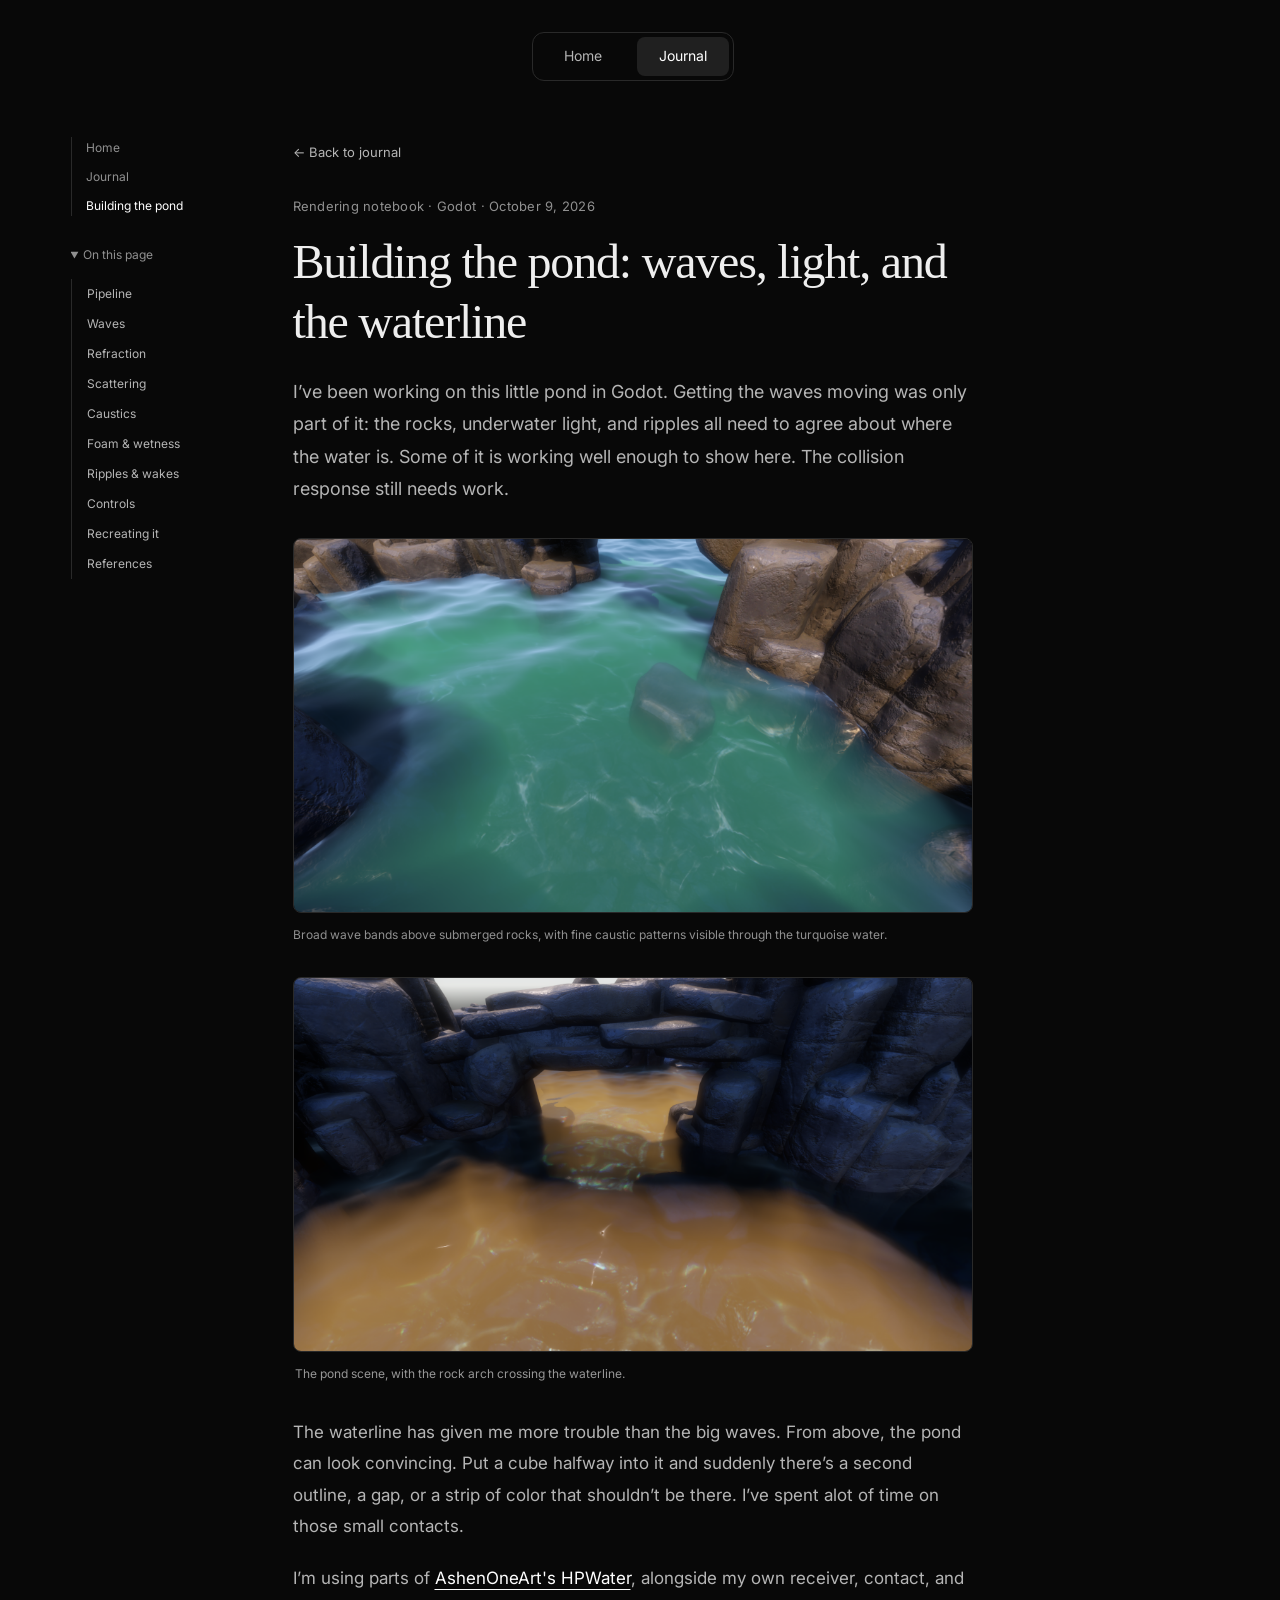
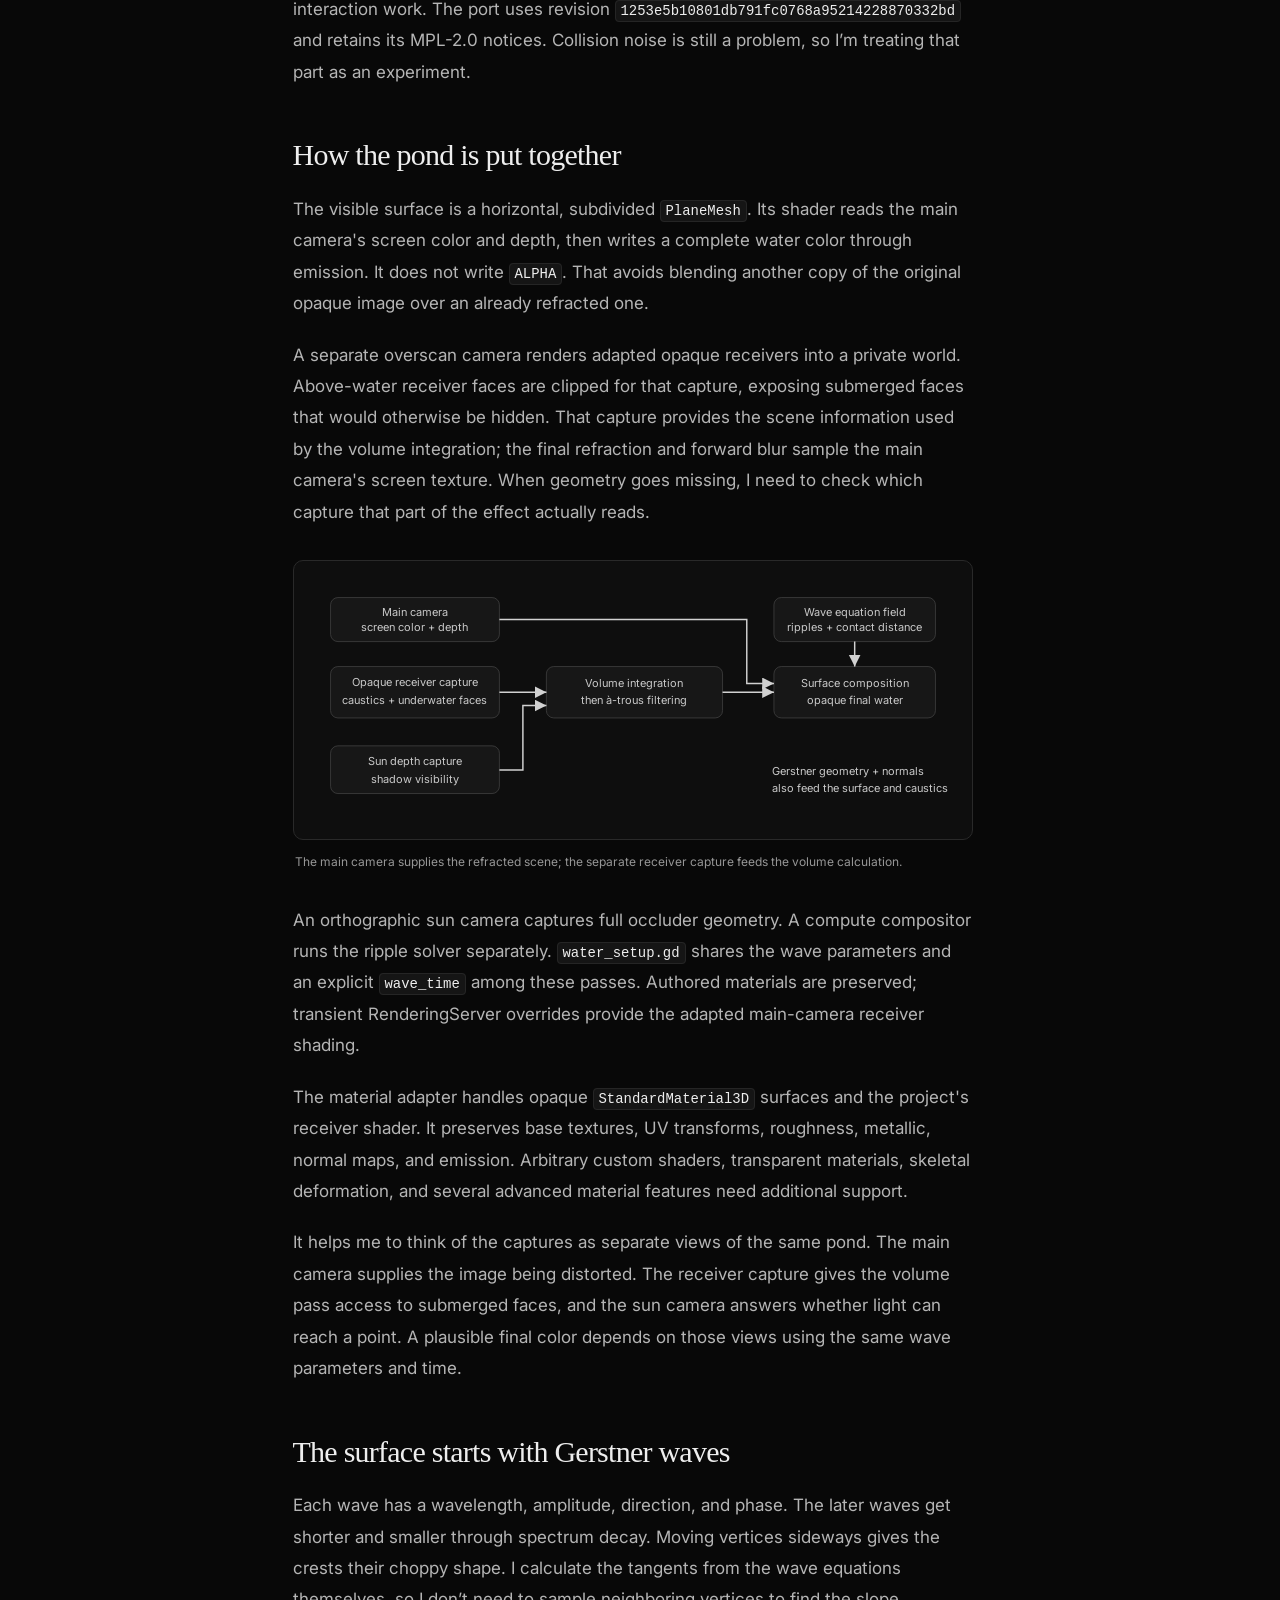
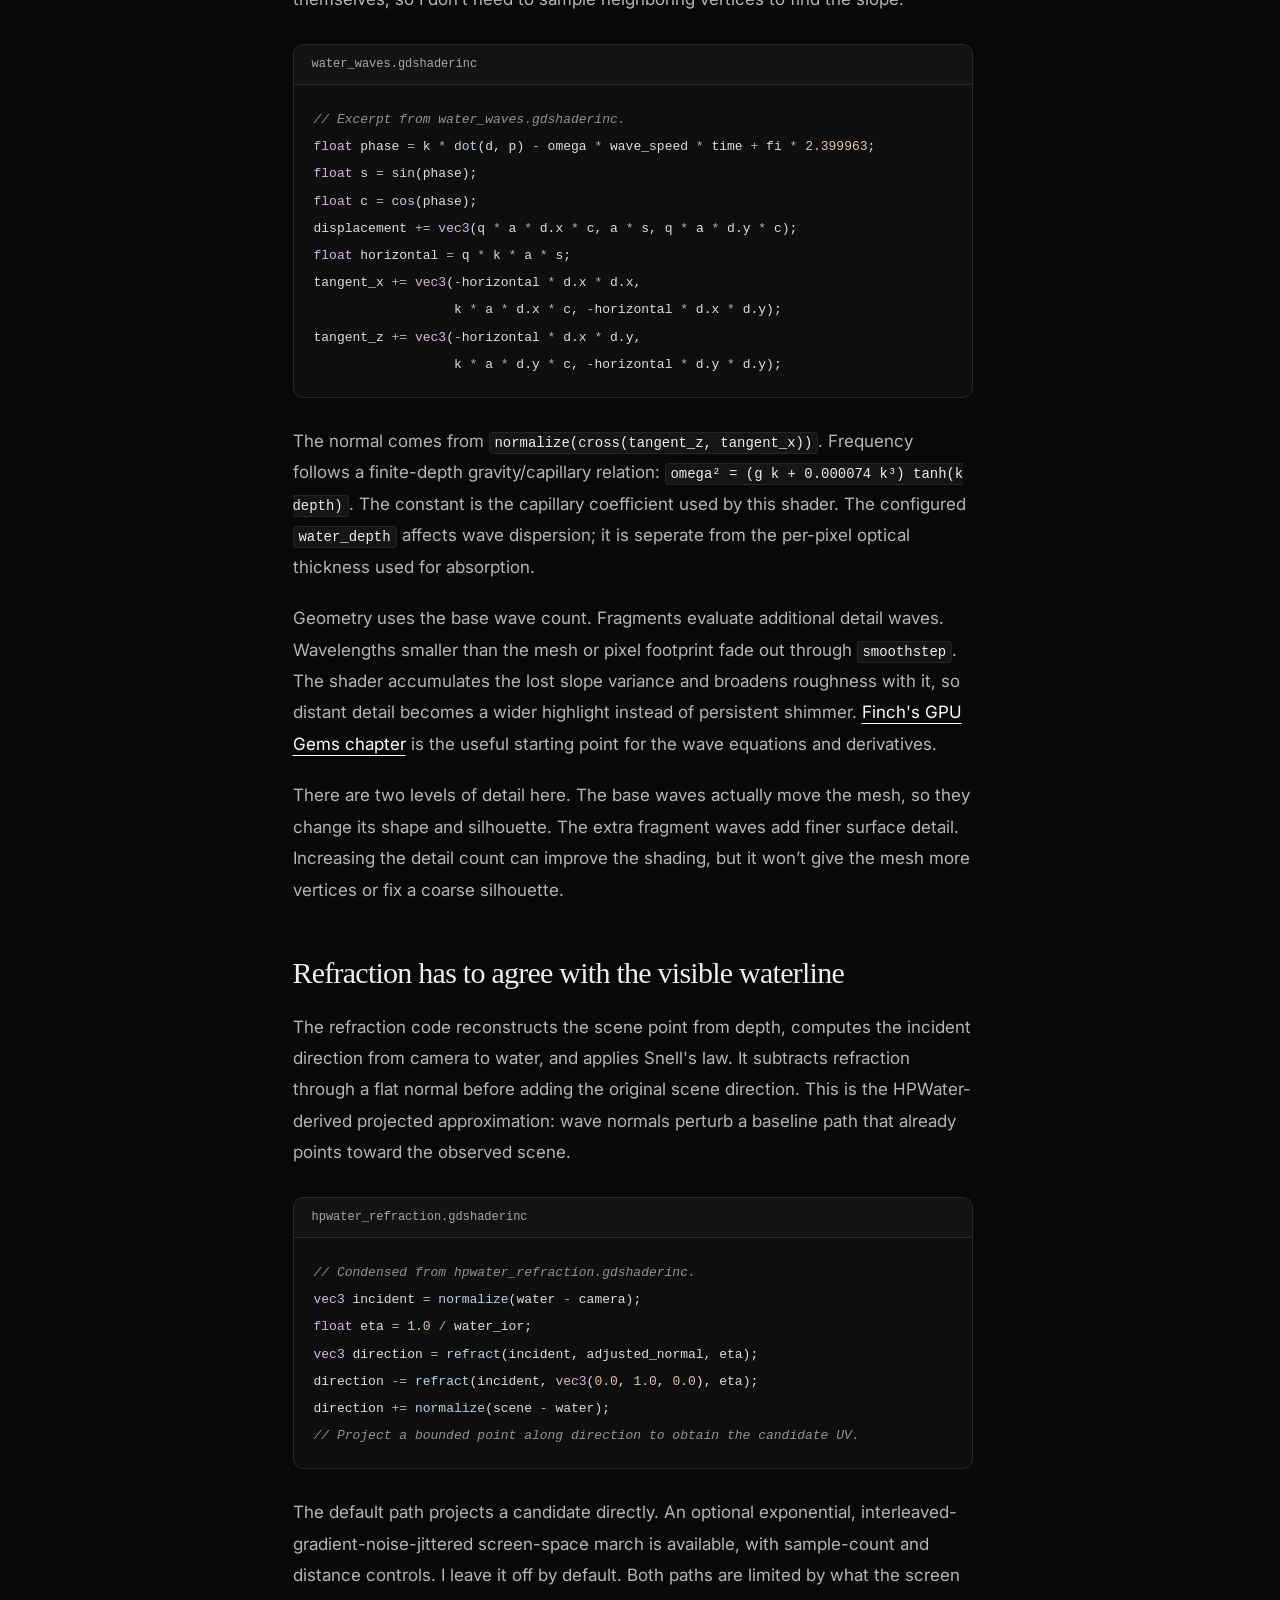
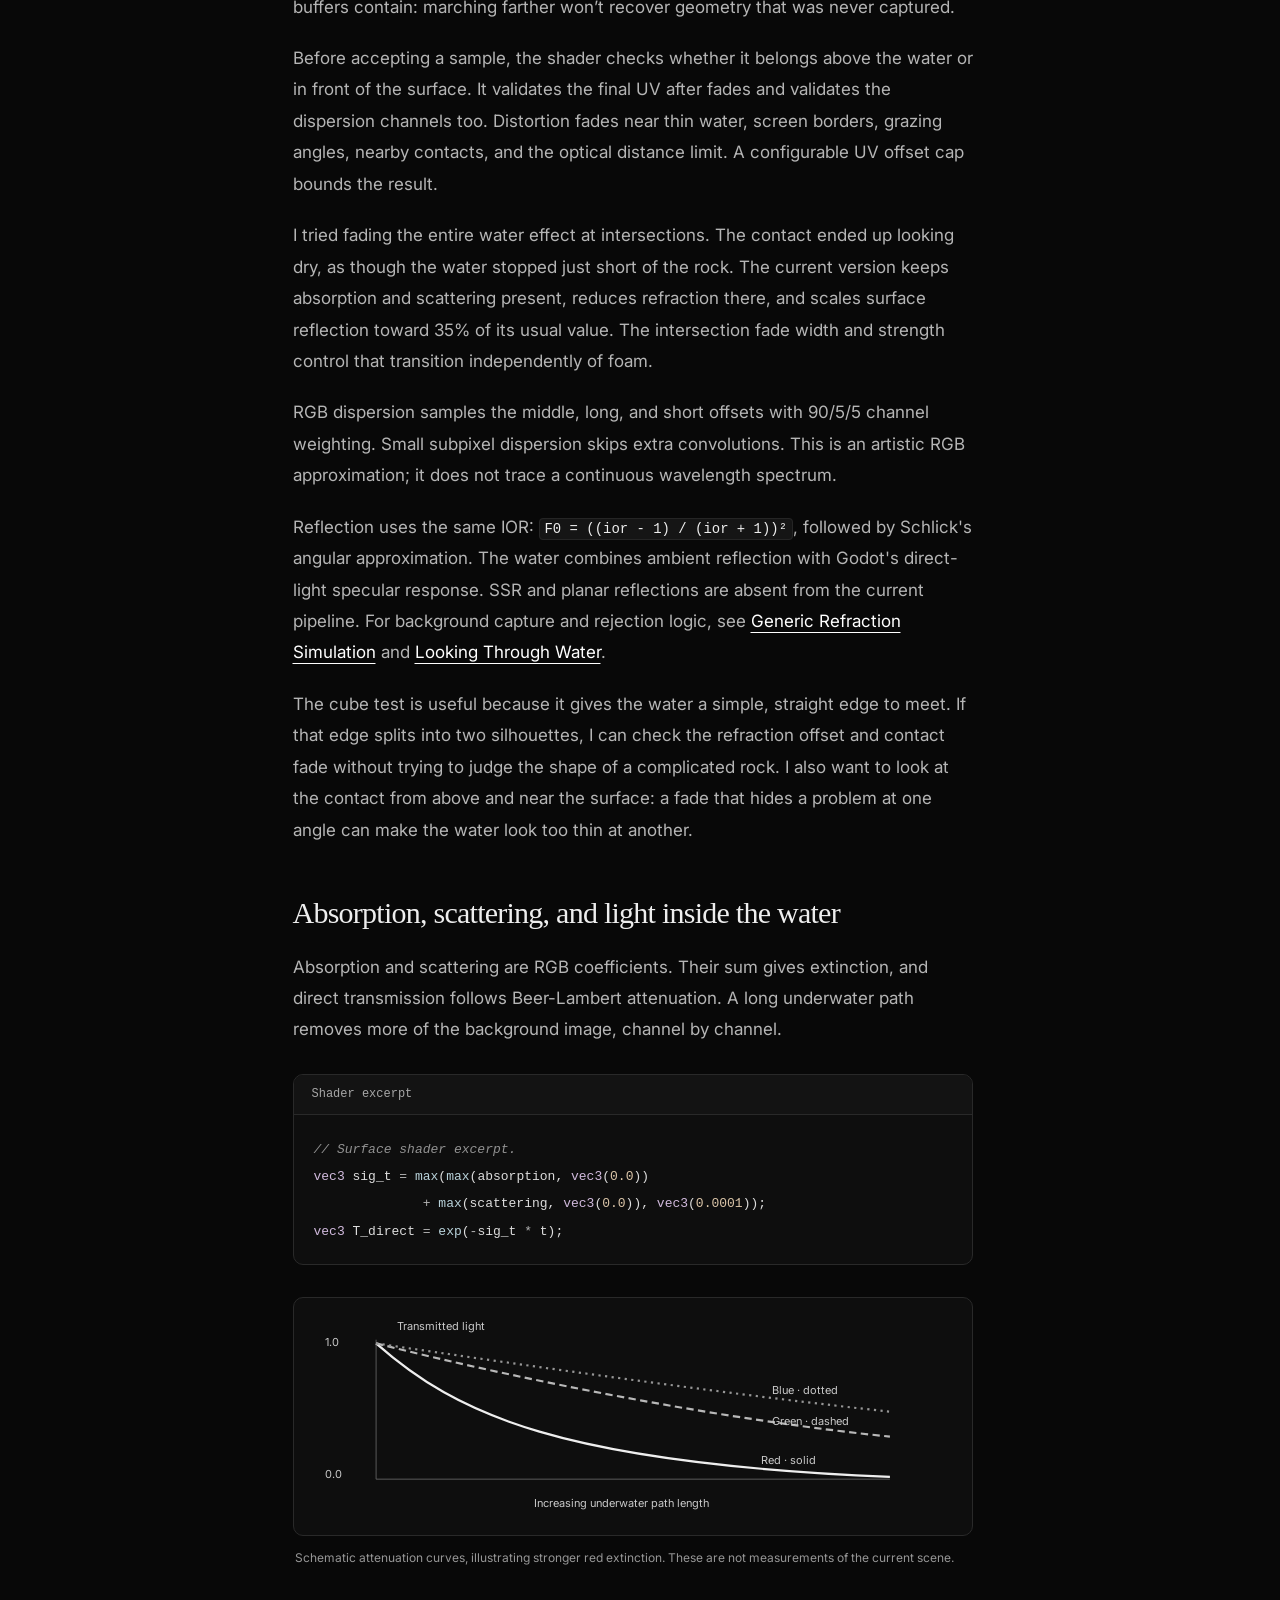
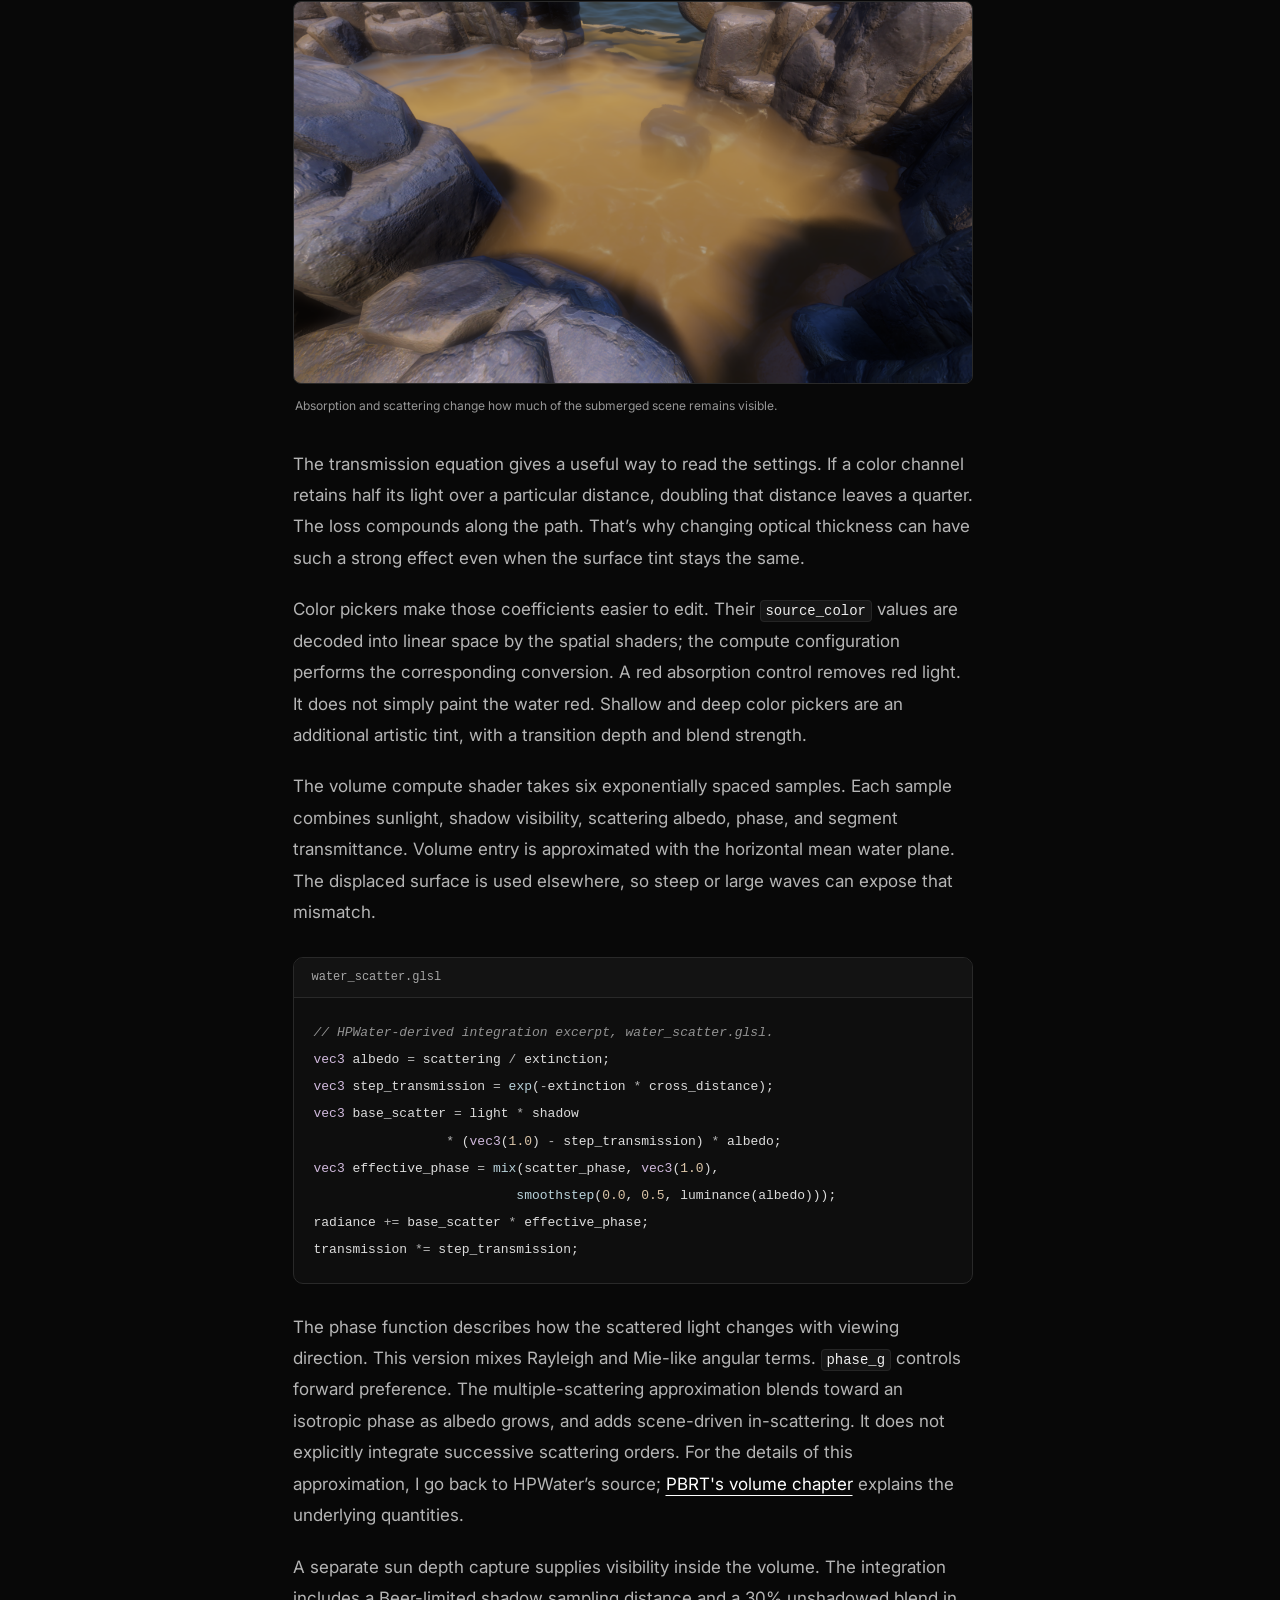
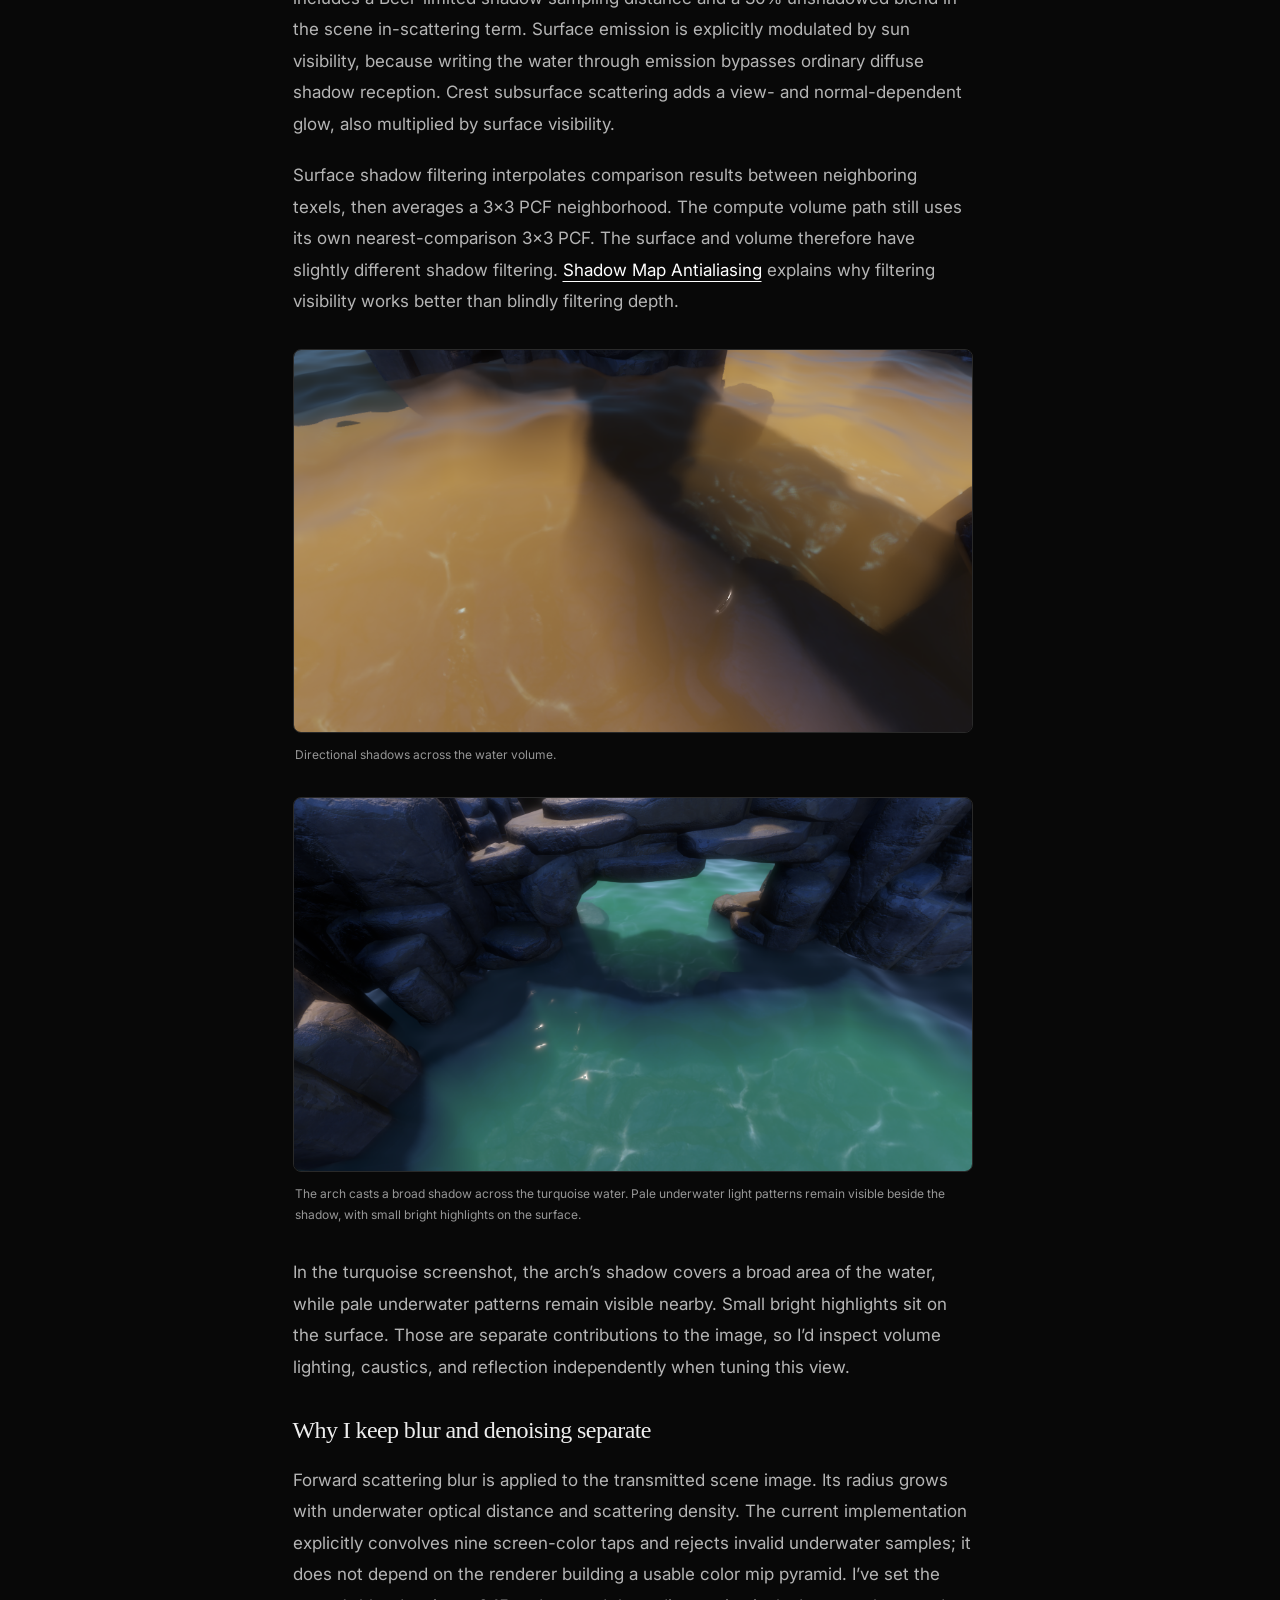
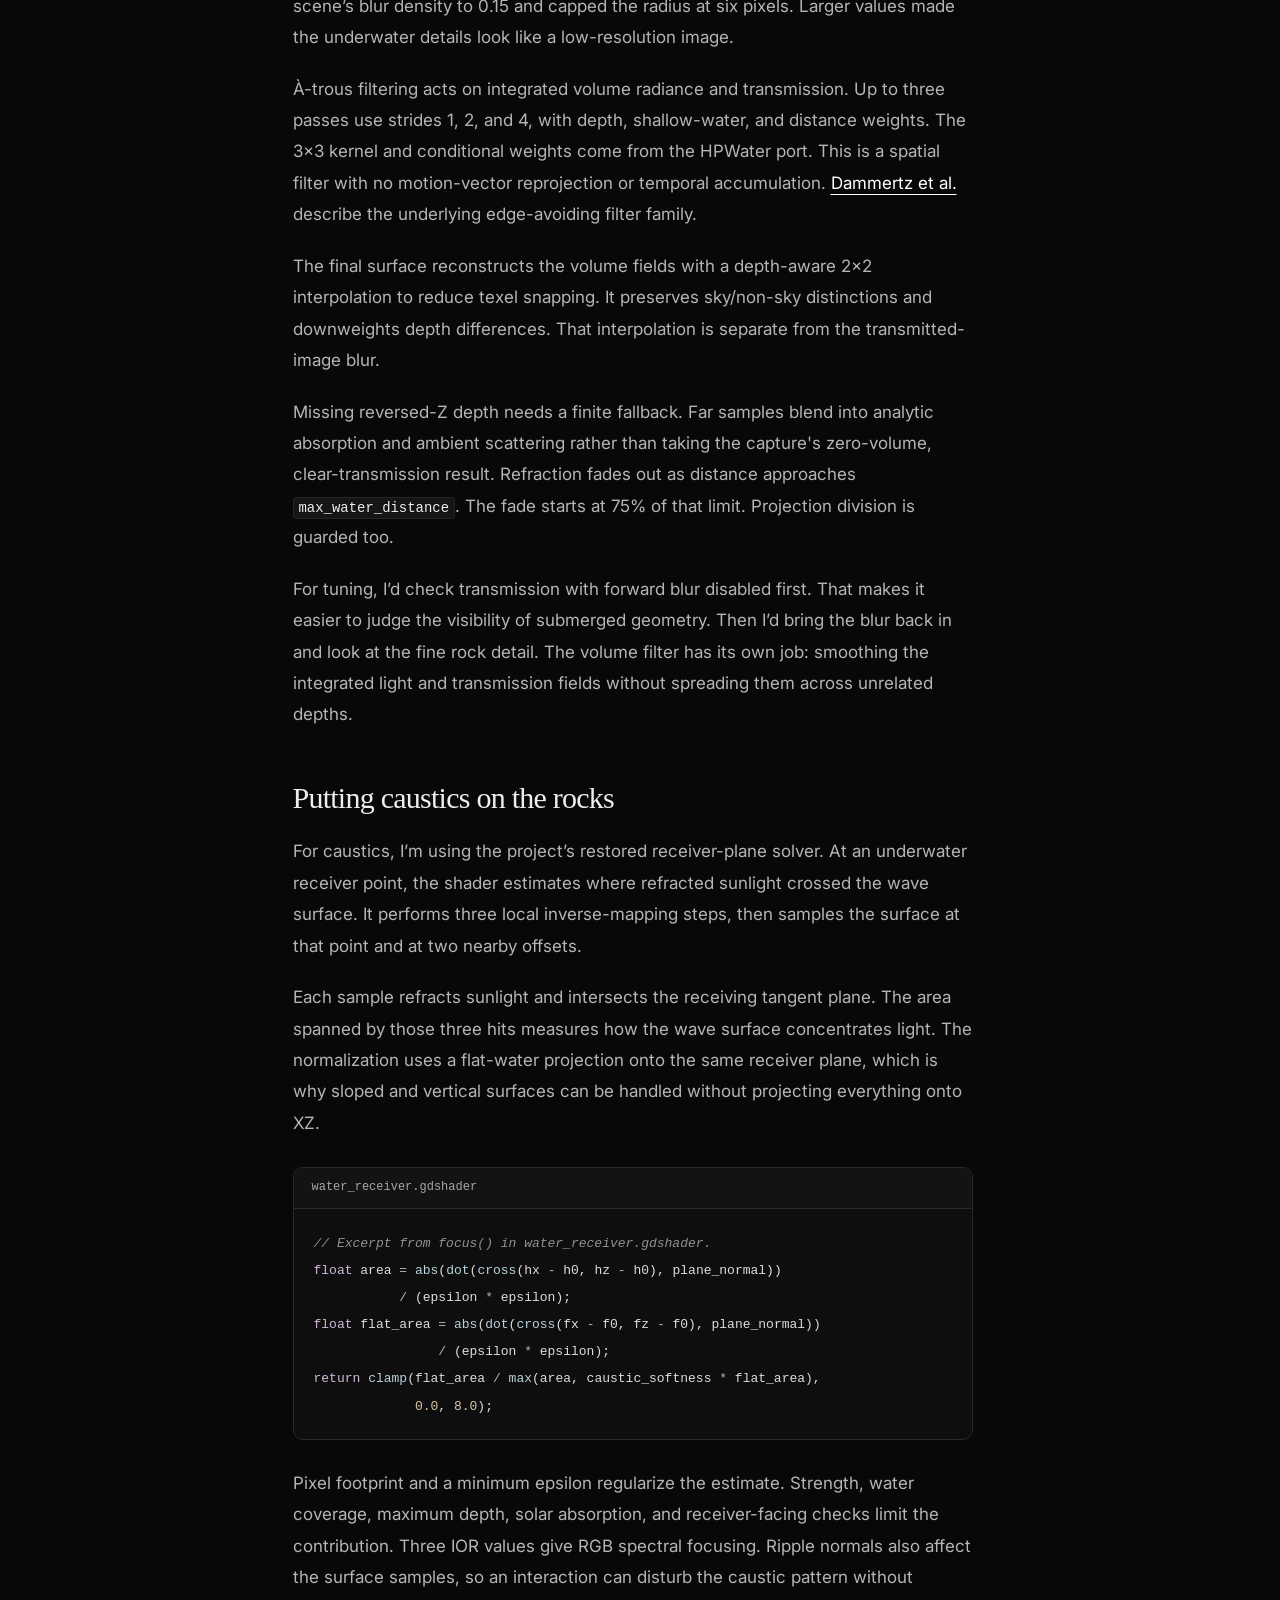
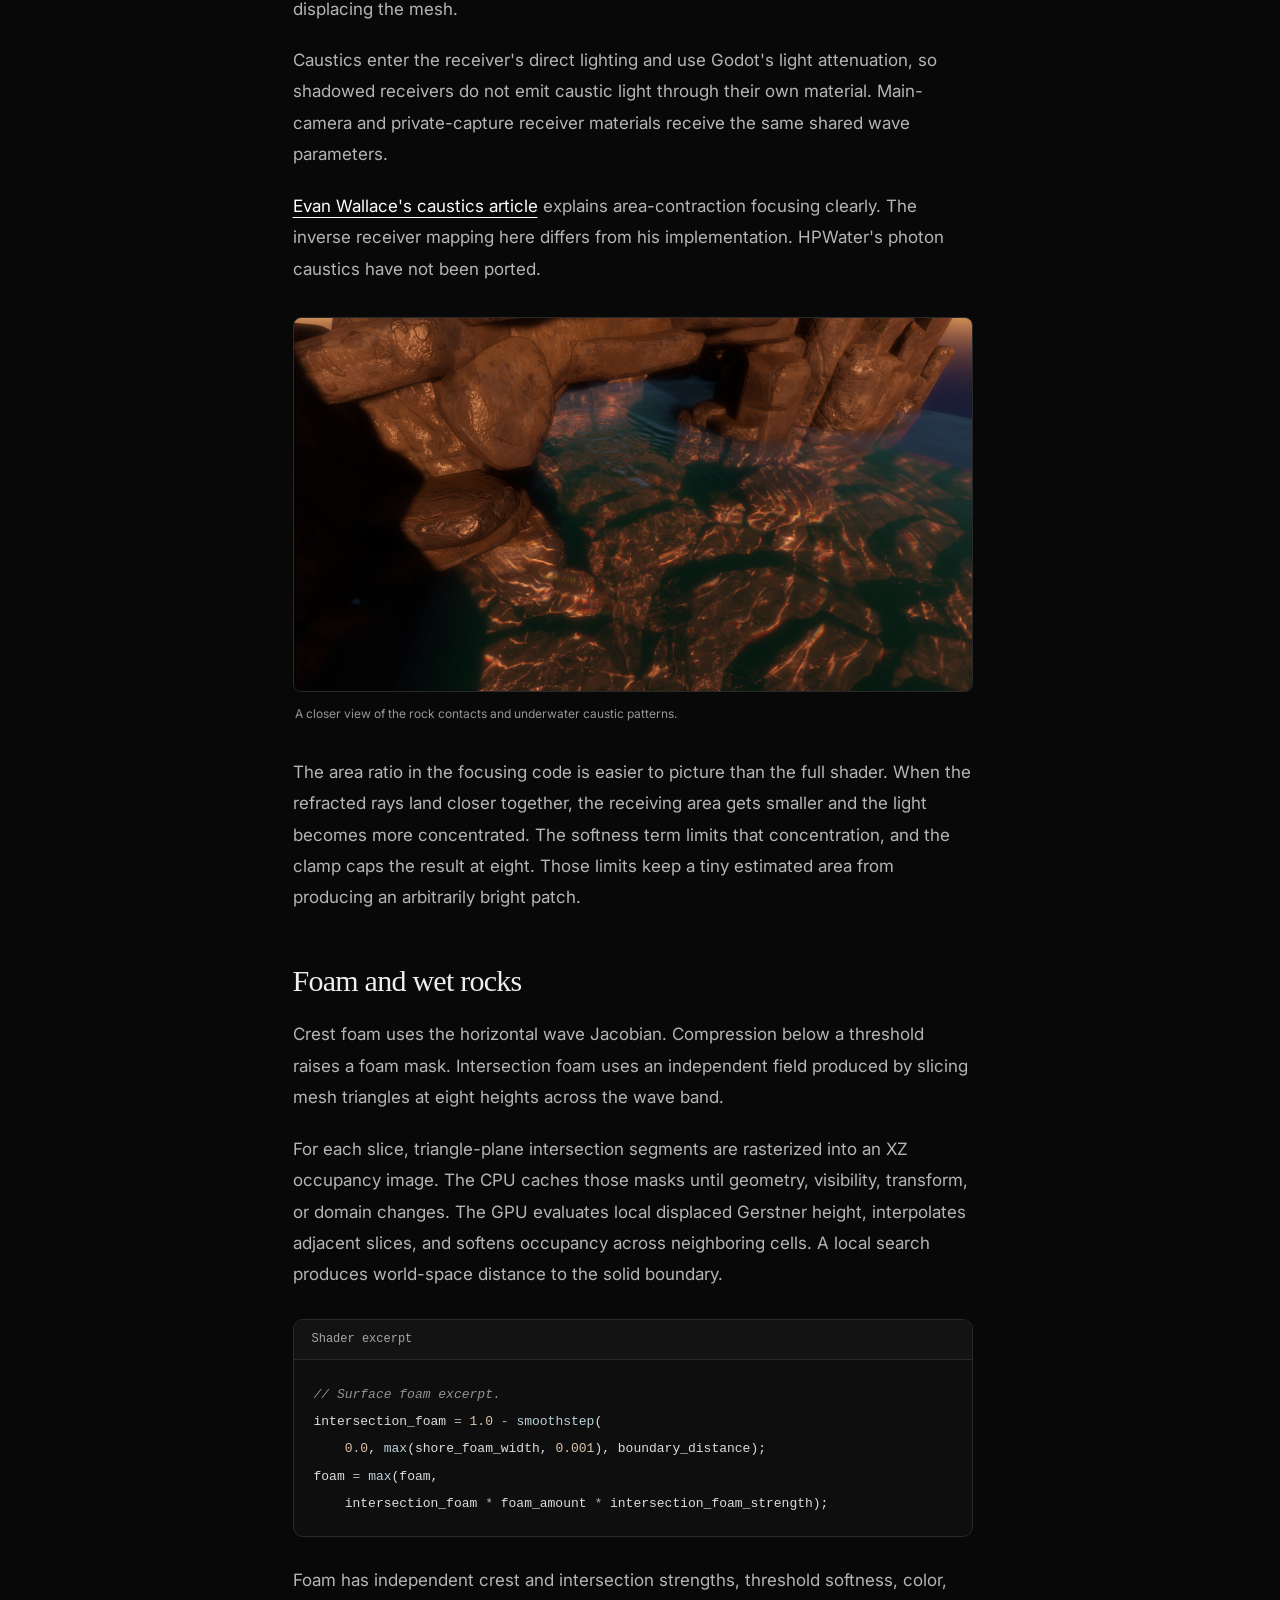
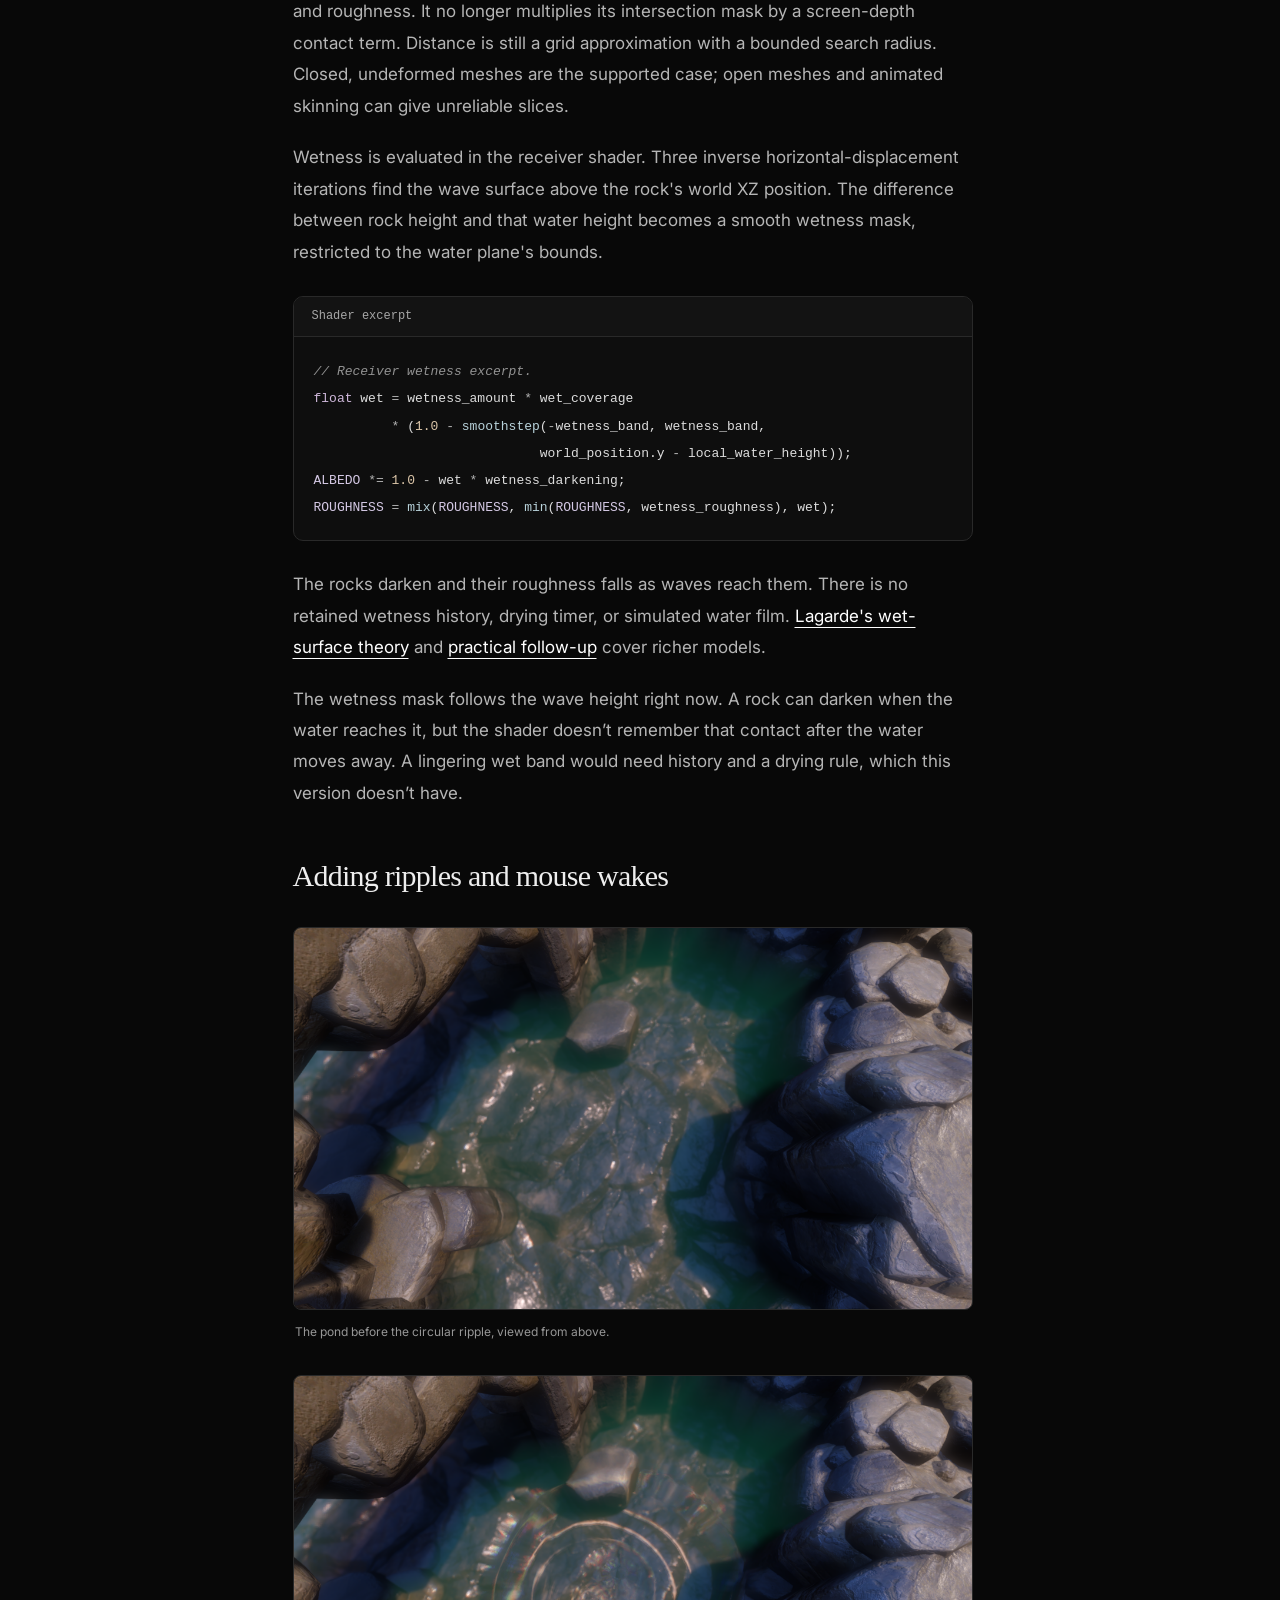
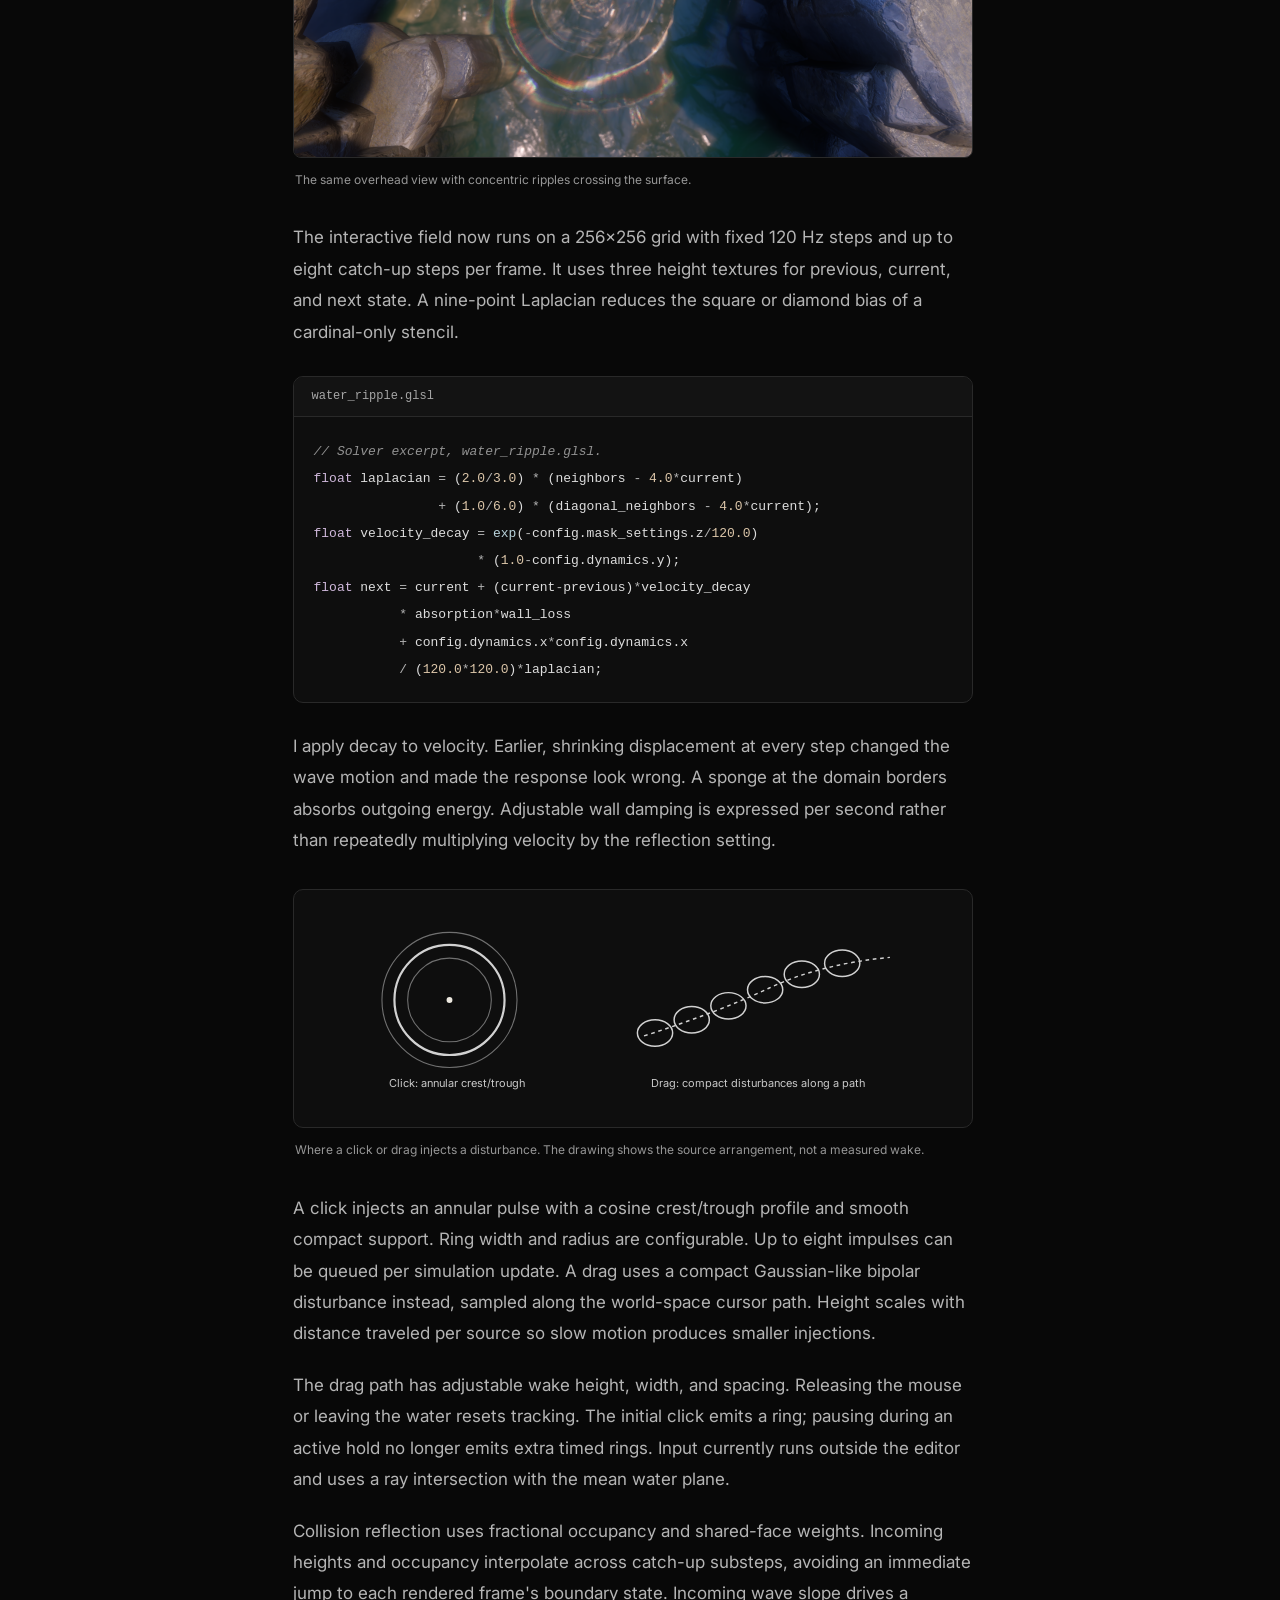
==== blog_posts/index.html @ 3b0b1f55 "[ADD] - Pond journal entry and screenshots" ====
<!DOCTYPE html>
<html lang="en" data-theme="dark">
<head>
  <meta charset="UTF-8">
  <meta name="viewport" content="width=device-width, initial-scale=1.0">
  <meta name="description" content="Notes on building a water shader in Godot: waves, refraction, caustics, and the waterline.">
  <title>Building the pond | Eduardo’s journal</title>
  <link rel="preconnect" href="https://fonts.googleapis.com">
  <link rel="preconnect" href="https://fonts.gstatic.com" crossorigin>
  <link href="https://fonts.googleapis.com/css2?family=Inter:wght@300;400;500;600&display=swap" rel="stylesheet">
  <link rel="stylesheet" href="../index.css">
  <link rel="icon" type="image/png" href="../ProfilePicture.png">
</head>
<body class="personal-site journal-post-page">
  <nav class="page-tabs" aria-label="Main navigation">
    <a href="../index.html">Home</a>
    <a href="../blog.html" aria-current="page">Journal</a>
  </nav>
  <main class="journal-post">
    <article>
      <header class="post-header">
        <a href="../blog.html" class="post-back">← Back to journal</a>
        <p class="section-label">Rendering notebook · Godot · <time datetime="2026-10-09">October 9, 2026</time></p>
        <h1 class="post-title">Building the pond: waves, light, and the waterline</h1>
        <p class="post-lede">I’ve been working on this little pond in Godot. Getting the waves moving was only part of it: the rocks, underwater light, and ripples all need to agree about where the water is. Some of it is working well enough to show here. The collision response still needs work.</p>
        <figure class="post-screenshot">
  <a href="header_image.png" target="_blank" rel="noopener noreferrer" aria-label="View full-size screenshot: Broad pale wave bands cross turquoise water; submerged rocks and fine branching light patterns remain visible below.">
    <img src="header_image.png" alt="Broad pale wave bands cross turquoise water; submerged rocks and fine branching light patterns remain visible below." width="1920" height="1057" loading="eager" decoding="async">
  </a>
  <figcaption>Broad wave bands above submerged rocks, with fine caustic patterns visible through the turquoise water.</figcaption>
</figure>
      </header>
      <aside class="post-sidebar">
        <div class="post-sidebar-inner">
          <nav class="post-breadcrumbs" aria-label="Breadcrumb">
            <a href="../index.html">Home</a>
            <a href="../blog.html">Journal</a>
            <span aria-current="page">Building the pond</span>
          </nav>
          <details class="post-outline" open>
            <summary>On this page</summary>
      <nav class="post-contents" aria-label="Article sections">
        <a href="#pipeline">Pipeline</a><a href="#waves">Waves</a><a href="#optics">Refraction</a><a href="#volume">Scattering</a><a href="#caustics">Caustics</a><a href="#intersections">Foam &amp; wetness</a><a href="#ripples">Ripples &amp; wakes</a><a href="#controls">Controls</a><a href="#recreation">Recreating it</a><a href="#references">References</a>
      </nav>
          </details>
        </div>
      </aside>
      <div class="post-body">
<figure class="post-screenshot">
  <a href="pond_2026-10-09T20-53-15_133014_1920x1057.png" target="_blank" rel="noopener noreferrer" aria-label="View full-size screenshot: A rocky arch above amber-colored pond water, with caustic highlights beneath the surface.">
    <img src="pond_2026-10-09T20-53-15_133014_1920x1057.png" alt="A rocky arch above amber-colored pond water, with caustic highlights beneath the surface." width="1920" height="1057" loading="lazy" decoding="async">
  </a>
  <figcaption>The pond scene, with the rock arch crossing the waterline.</figcaption>
</figure>

<p>The waterline has given me more trouble than the big waves. From above, the pond can look convincing. Put a cube halfway into it and suddenly there’s a second outline, a gap, or a strip of color that shouldn’t be there. I’ve spent alot of time on those small contacts.</p>
<p>I’m using parts of <a href="https://github.com/AshenOneArt/HPWater">AshenOneArt's HPWater</a>, alongside my own receiver, contact, and interaction work. The port uses revision <code>1253e5b10801db791fc0768a95214228870332bd</code> and retains its MPL-2.0 notices. Collision noise is still a problem, so I’m treating that part as an experiment.</p>


<h2 id="pipeline">How the pond is put together</h2>
<p>The visible surface is a horizontal, subdivided <code>PlaneMesh</code>. Its shader reads the main camera's screen color and depth, then writes a complete water color through emission. It does not write <code>ALPHA</code>. That avoids blending another copy of the original opaque image over an already refracted one.</p>
<p>A separate overscan camera renders adapted opaque receivers into a private world. Above-water receiver faces are clipped for that capture, exposing submerged faces that would otherwise be hidden. That capture provides the scene information used by the volume integration; the final refraction and forward blur sample the main camera's screen texture. When geometry goes missing, I need to check which capture that part of the effect actually reads.</p>
<figure><div class="diagram-frame"><svg class="post-diagram" viewBox="0 0 880 335" role="img" aria-labelledby="pipeline-title"><title id="pipeline-title">Water rendering pipeline with separate color, volume, shadow and ripple inputs</title><defs><marker id="arrow" markerWidth="9" markerHeight="9" refX="8" refY="4" orient="auto"><path d="M0 0 L8 4 L0 8" fill="var(--diagram-line)"/></marker></defs><g fill="var(--diagram-panel)" stroke="var(--diagram-border)"><rect x="28" y="28" width="230" height="60" rx="8"/><rect x="28" y="122" width="230" height="70" rx="8"/><rect x="28" y="230" width="230" height="65" rx="8"/><rect x="322" y="122" width="240" height="70" rx="8"/><rect x="632" y="122" width="220" height="70" rx="8"/><rect x="632" y="28" width="220" height="60" rx="8"/></g><g text-anchor="middle"><text x="143" y="53">Main camera</text><text x="143" y="74">screen color + depth</text><text x="143" y="149">Opaque receiver capture</text><text x="143" y="173">caustics + underwater faces</text><text x="143" y="256">Sun depth capture</text><text x="143" y="280">shadow visibility</text><text x="442" y="150">Volume integration</text><text x="442" y="173">then à-trous filtering</text><text x="742" y="53">Wave equation field</text><text x="742" y="74">ripples + contact distance</text><text x="742" y="150">Surface composition</text><text x="742" y="173">opaque final water</text></g><g fill="none" stroke="var(--diagram-line)" stroke-width="2" marker-end="url(#arrow)"><path d="M258 58 H595 V145 H632"/><path d="M258 157 H322"/><path d="M258 263 H290 V175 H322"/><path d="M562 157 H632"/><path d="M742 88 V122"/></g><text x="630" y="270">Gerstner geometry + normals</text><text x="630" y="293">also feed the surface and caustics</text></svg></div><figcaption>The main camera supplies the refracted scene; the separate receiver capture feeds the volume calculation.</figcaption></figure>
<p>An orthographic sun camera captures full occluder geometry. A compute compositor runs the ripple solver separately. <code>water_setup.gd</code> shares the wave parameters and an explicit <code>wave_time</code> among these passes. Authored materials are preserved; transient RenderingServer overrides provide the adapted main-camera receiver shading.</p>
<p>The material adapter handles opaque <code>StandardMaterial3D</code> surfaces and the project's receiver shader. It preserves base textures, UV transforms, roughness, metallic, normal maps, and emission. Arbitrary custom shaders, transparent materials, skeletal deformation, and several advanced material features need additional support.</p>

<p>It helps me to think of the captures as separate views of the same pond. The main camera supplies the image being distorted. The receiver capture gives the volume pass access to submerged faces, and the sun camera answers whether light can reach a point. A plausible final color depends on those views using the same wave parameters and time.</p>

<h2 id="waves">The surface starts with Gerstner waves</h2>
<p>Each wave has a wavelength, amplitude, direction, and phase. The later waves get shorter and smaller through spectrum decay. Moving vertices sideways gives the crests their choppy shape. I calculate the tangents from the wave equations themselves, so I don’t need to sample neighboring vertices to find the slope.</p>
<div class="code-block"><div class="code-label">water_waves.gdshaderinc</div><pre><code><span class="syntax-comment">// Excerpt from water_waves.gdshaderinc.</span>
<span class="syntax-keyword">float</span> phase <span class="syntax-operator">=</span> k <span class="syntax-operator">*</span> <span class="syntax-function">dot</span>(d, p) <span class="syntax-operator">-</span> omega <span class="syntax-operator">*</span> wave_speed <span class="syntax-operator">*</span> time <span class="syntax-operator">+</span> fi <span class="syntax-operator">*</span> <span class="syntax-number">2.399963</span>;
<span class="syntax-keyword">float</span> s <span class="syntax-operator">=</span> <span class="syntax-function">sin</span>(phase);
<span class="syntax-keyword">float</span> c <span class="syntax-operator">=</span> <span class="syntax-function">cos</span>(phase);
displacement <span class="syntax-operator">+=</span> <span class="syntax-keyword">vec3</span>(q <span class="syntax-operator">*</span> a <span class="syntax-operator">*</span> d.x <span class="syntax-operator">*</span> c, a <span class="syntax-operator">*</span> s, q <span class="syntax-operator">*</span> a <span class="syntax-operator">*</span> d.y <span class="syntax-operator">*</span> c);
<span class="syntax-keyword">float</span> horizontal <span class="syntax-operator">=</span> q <span class="syntax-operator">*</span> k <span class="syntax-operator">*</span> a <span class="syntax-operator">*</span> s;
tangent_x <span class="syntax-operator">+=</span> <span class="syntax-keyword">vec3</span>(<span class="syntax-operator">-</span>horizontal <span class="syntax-operator">*</span> d.x <span class="syntax-operator">*</span> d.x,
                  k <span class="syntax-operator">*</span> a <span class="syntax-operator">*</span> d.x <span class="syntax-operator">*</span> c, <span class="syntax-operator">-</span>horizontal <span class="syntax-operator">*</span> d.x <span class="syntax-operator">*</span> d.y);
tangent_z <span class="syntax-operator">+=</span> <span class="syntax-keyword">vec3</span>(<span class="syntax-operator">-</span>horizontal <span class="syntax-operator">*</span> d.x <span class="syntax-operator">*</span> d.y,
                  k <span class="syntax-operator">*</span> a <span class="syntax-operator">*</span> d.y <span class="syntax-operator">*</span> c, <span class="syntax-operator">-</span>horizontal <span class="syntax-operator">*</span> d.y <span class="syntax-operator">*</span> d.y);</code></pre></div>
<p>The normal comes from <code>normalize(cross(tangent_z, tangent_x))</code>. Frequency follows a finite-depth gravity/capillary relation: <code>omega² = (g k + 0.000074 k³) tanh(k depth)</code>. The constant is the capillary coefficient used by this shader. The configured <code>water_depth</code> affects wave dispersion; it is seperate from the per-pixel optical thickness used for absorption.</p>
<p>Geometry uses the base wave count. Fragments evaluate additional detail waves. Wavelengths smaller than the mesh or pixel footprint fade out through <code>smoothstep</code>. The shader accumulates the lost slope variance and broadens roughness with it, so distant detail becomes a wider highlight instead of persistent shimmer. <a href="https://developer.nvidia.com/gpugems/gpugems/part-i-natural-effects/chapter-1-effective-water-simulation-physical-models">Finch's GPU Gems chapter</a> is the useful starting point for the wave equations and derivatives.</p>

<p>There are two levels of detail here. The base waves actually move the mesh, so they change its shape and silhouette. The extra fragment waves add finer surface detail. Increasing the detail count can improve the shading, but it won’t give the mesh more vertices or fix a coarse silhouette.</p>

<h2 id="optics">Refraction has to agree with the visible waterline</h2>
<p>The refraction code reconstructs the scene point from depth, computes the incident direction from camera to water, and applies Snell's law. It subtracts refraction through a flat normal before adding the original scene direction. This is the HPWater-derived projected approximation: wave normals perturb a baseline path that already points toward the observed scene.</p>
<div class="code-block"><div class="code-label">hpwater_refraction.gdshaderinc</div><pre><code><span class="syntax-comment">// Condensed from hpwater_refraction.gdshaderinc.</span>
<span class="syntax-keyword">vec3</span> incident <span class="syntax-operator">=</span> <span class="syntax-function">normalize</span>(water <span class="syntax-operator">-</span> camera);
<span class="syntax-keyword">float</span> eta <span class="syntax-operator">=</span> <span class="syntax-number">1.0</span> <span class="syntax-operator">/</span> water_ior;
<span class="syntax-keyword">vec3</span> direction <span class="syntax-operator">=</span> <span class="syntax-function">refract</span>(incident, adjusted_normal, eta);
direction <span class="syntax-operator">-=</span> <span class="syntax-function">refract</span>(incident, <span class="syntax-keyword">vec3</span>(<span class="syntax-number">0.0</span>, <span class="syntax-number">1.0</span>, <span class="syntax-number">0.0</span>), eta);
direction <span class="syntax-operator">+=</span> <span class="syntax-function">normalize</span>(scene <span class="syntax-operator">-</span> water);
<span class="syntax-comment">// Project a bounded point along direction to obtain the candidate UV.</span></code></pre></div>
<p>The default path projects a candidate directly. An optional exponential, interleaved-gradient-noise-jittered screen-space march is available, with sample-count and distance controls. I leave it off by default. Both paths are limited by what the screen buffers contain: marching farther won’t recover geometry that was never captured.</p>
<p>Before accepting a sample, the shader checks whether it belongs above the water or in front of the surface. It validates the final UV after fades and validates the dispersion channels too. Distortion fades near thin water, screen borders, grazing angles, nearby contacts, and the optical distance limit. A configurable UV offset cap bounds the result.</p>

<p>I tried fading the entire water effect at intersections. The contact ended up looking dry, as though the water stopped just short of the rock. The current version keeps absorption and scattering present, reduces refraction there, and scales surface reflection toward 35% of its usual value. The intersection fade width and strength control that transition independently of foam.</p>
<p>RGB dispersion samples the middle, long, and short offsets with 90/5/5 channel weighting. Small subpixel dispersion skips extra convolutions. This is an artistic RGB approximation; it does not trace a continuous wavelength spectrum.</p>
<p>Reflection uses the same IOR: <code>F0 = ((ior - 1) / (ior + 1))²</code>, followed by Schlick's angular approximation. The water combines ambient reflection with Godot's direct-light specular response. SSR and planar reflections are absent from the current pipeline. For background capture and rejection logic, see <a href="https://developer.nvidia.com/gpugems/gpugems2/part-ii-shading-lighting-and-shadows/chapter-19-generic-refraction-simulation">Generic Refraction Simulation</a> and <a href="https://catlikecoding.com/unity/tutorials/flow/looking-through-water/">Looking Through Water</a>.</p>



<p>The cube test is useful because it gives the water a simple, straight edge to meet. If that edge splits into two silhouettes, I can check the refraction offset and contact fade without trying to judge the shape of a complicated rock. I also want to look at the contact from above and near the surface: a fade that hides a problem at one angle can make the water look too thin at another.</p>

<h2 id="volume">Absorption, scattering, and light inside the water</h2>
<p>Absorption and scattering are RGB coefficients. Their sum gives extinction, and direct transmission follows Beer-Lambert attenuation. A long underwater path removes more of the background image, channel by channel.</p>
<div class="code-block"><div class="code-label">Shader excerpt</div><pre><code><span class="syntax-comment">// Surface shader excerpt.</span>
<span class="syntax-keyword">vec3</span> sig_t <span class="syntax-operator">=</span> <span class="syntax-function">max</span>(<span class="syntax-function">max</span>(absorption, <span class="syntax-keyword">vec3</span>(<span class="syntax-number">0.0</span>))
              <span class="syntax-operator">+</span> <span class="syntax-function">max</span>(scattering, <span class="syntax-keyword">vec3</span>(<span class="syntax-number">0.0</span>)), <span class="syntax-keyword">vec3</span>(<span class="syntax-number">0.0001</span>));
<span class="syntax-keyword">vec3</span> T_direct <span class="syntax-operator">=</span> <span class="syntax-function">exp</span>(<span class="syntax-operator">-</span>sig_t <span class="syntax-operator">*</span> t);</code></pre></div>
<figure><div class="diagram-frame"><svg class="post-diagram" viewBox="0 0 880 280" role="img" aria-labelledby="atten-title"><title id="atten-title">Illustrative RGB Beer-Lambert transmission with distance</title><path d="M90 35 V225 H790" fill="none" stroke="var(--diagram-muted)"/><g fill="none" stroke-width="3"><path d="M90 40 C200 137 340 203 790 222" stroke="#eeeeee"/><path d="M90 40 C300 93 570 145 790 167" stroke="#b8b8b8" stroke-dasharray="10 6"/><path d="M90 40 C310 73 600 113 790 133" stroke="#969696" stroke-dasharray="3 6"/></g><text x="20" y="44">1.0</text><text x="20" y="224">0.0</text><text x="305" y="263">Increasing underwater path length</text><text x="118" y="22">Transmitted light</text><text x="630" y="109">Blue · dotted</text><text x="630" y="151">Green · dashed</text><text x="615" y="204">Red · solid</text></svg></div><figcaption>Schematic attenuation curves, illustrating stronger red extinction. These are not measurements of the current scene.</figcaption></figure>
<figure class="post-screenshot">
  <a href="absorption_scattering.png" target="_blank" rel="noopener noreferrer" aria-label="View full-size screenshot: Amber, cloudy water between rocks, with submerged details fading beneath the surface.">
    <img src="absorption_scattering.png" alt="Amber, cloudy water between rocks, with submerged details fading beneath the surface." width="1152" height="648" loading="lazy" decoding="async">
  </a>
  <figcaption>Absorption and scattering change how much of the submerged scene remains visible.</figcaption>
</figure>

<p>The transmission equation gives a useful way to read the settings. If a color channel retains half its light over a particular distance, doubling that distance leaves a quarter. The loss compounds along the path. That’s why changing optical thickness can have such a strong effect even when the surface tint stays the same.</p>

<p>Color pickers make those coefficients easier to edit. Their <code>source_color</code> values are decoded into linear space by the spatial shaders; the compute configuration performs the corresponding conversion. A red absorption control removes red light. It does not simply paint the water red. Shallow and deep color pickers are an additional artistic tint, with a transition depth and blend strength.</p>
<p>The volume compute shader takes six exponentially spaced samples. Each sample combines sunlight, shadow visibility, scattering albedo, phase, and segment transmittance. Volume entry is approximated with the horizontal mean water plane. The displaced surface is used elsewhere, so steep or large waves can expose that mismatch.</p>
<div class="code-block"><div class="code-label">water_scatter.glsl</div><pre><code><span class="syntax-comment">// HPWater-derived integration excerpt, water_scatter.glsl.</span>
<span class="syntax-keyword">vec3</span> albedo <span class="syntax-operator">=</span> scattering <span class="syntax-operator">/</span> extinction;
<span class="syntax-keyword">vec3</span> step_transmission <span class="syntax-operator">=</span> <span class="syntax-function">exp</span>(<span class="syntax-operator">-</span>extinction <span class="syntax-operator">*</span> cross_distance);
<span class="syntax-keyword">vec3</span> base_scatter <span class="syntax-operator">=</span> light <span class="syntax-operator">*</span> shadow
                 <span class="syntax-operator">*</span> (<span class="syntax-keyword">vec3</span>(<span class="syntax-number">1.0</span>) <span class="syntax-operator">-</span> step_transmission) <span class="syntax-operator">*</span> albedo;
<span class="syntax-keyword">vec3</span> effective_phase <span class="syntax-operator">=</span> <span class="syntax-function">mix</span>(scatter_phase, <span class="syntax-keyword">vec3</span>(<span class="syntax-number">1.0</span>),
                          <span class="syntax-function">smoothstep</span>(<span class="syntax-number">0.0</span>, <span class="syntax-number">0.5</span>, luminance(albedo)));
radiance <span class="syntax-operator">+=</span> base_scatter <span class="syntax-operator">*</span> effective_phase;
transmission <span class="syntax-operator">*=</span> step_transmission;</code></pre></div>
<p>The phase function describes how the scattered light changes with viewing direction. This version mixes Rayleigh and Mie-like angular terms. <code>phase_g</code> controls forward preference. The multiple-scattering approximation blends toward an isotropic phase as albedo grows, and adds scene-driven in-scattering. It does not explicitly integrate successive scattering orders. For the details of this approximation, I go back to HPWater’s source; <a href="https://pbr-book.org/4ed/Volume_Scattering">PBRT's volume chapter</a> explains the underlying quantities.</p>
<p>A separate sun depth capture supplies visibility inside the volume. The integration includes a Beer-limited shadow sampling distance and a 30% unshadowed blend in the scene in-scattering term. Surface emission is explicitly modulated by sun visibility, because writing the water through emission bypasses ordinary diffuse shadow reception. Crest subsurface scattering adds a view- and normal-dependent glow, also multiplied by surface visibility.</p>
<p>Surface shadow filtering interpolates comparison results between neighboring texels, then averages a 3×3 PCF neighborhood. The compute volume path still uses its own nearest-comparison 3×3 PCF. The surface and volume therefore have slightly different shadow filtering. <a href="https://developer.nvidia.com/gpugems/gpugems/part-ii-lighting-and-shadows/chapter-11-shadow-map-antialiasing">Shadow Map Antialiasing</a> explains why filtering visibility works better than blindly filtering depth.</p>

<figure class="post-screenshot">
  <a href="directional_shadow_volume.png" target="_blank" rel="noopener noreferrer" aria-label="View full-size screenshot: A broad dark shadow crossing amber water, with faint caustics visible below.">
    <img src="directional_shadow_volume.png" alt="A broad dark shadow crossing amber water, with faint caustics visible below." width="1152" height="648" loading="lazy" decoding="async">
  </a>
  <figcaption>Directional shadows across the water volume.</figcaption>
</figure>

<figure class="post-screenshot">
  <a href="random.png" target="_blank" rel="noopener noreferrer" aria-label="View full-size screenshot: A broad dark shadow from the stone arch crosses turquoise water, with pale light patterns below and small bright highlights on the surface.">
    <img src="random.png" alt="A broad dark shadow from the stone arch crosses turquoise water, with pale light patterns below and small bright highlights on the surface." width="1920" height="1057" loading="lazy" decoding="async">
  </a>
  <figcaption>The arch casts a broad shadow across the turquoise water. Pale underwater light patterns remain visible beside the shadow, with small bright highlights on the surface.</figcaption>
</figure>

<p>In the turquoise screenshot, the arch’s shadow covers a broad area of the water, while pale underwater patterns remain visible nearby. Small bright highlights sit on the surface. Those are separate contributions to the image, so I’d inspect volume lighting, caustics, and reflection independently when tuning this view.</p>

<h3>Why I keep blur and denoising separate</h3>
<p>Forward scattering blur is applied to the transmitted scene image. Its radius grows with underwater optical distance and scattering density. The current implementation explicitly convolves nine screen-color taps and rejects invalid underwater samples; it does not depend on the renderer building a usable color mip pyramid. I’ve set the scene’s blur density to 0.15 and capped the radius at six pixels. Larger values made the underwater details look like a low-resolution image.</p>
<p>À-trous filtering acts on integrated volume radiance and transmission. Up to three passes use strides 1, 2, and 4, with depth, shallow-water, and distance weights. The 3×3 kernel and conditional weights come from the HPWater port. This is a spatial filter with no motion-vector reprojection or temporal accumulation. <a href="https://jo.dreggn.org/home/2010_atrous.pdf">Dammertz et al.</a> describe the underlying edge-avoiding filter family.</p>
<p>The final surface reconstructs the volume fields with a depth-aware 2×2 interpolation to reduce texel snapping. It preserves sky/non-sky distinctions and downweights depth differences. That interpolation is separate from the transmitted-image blur.</p>
<p>Missing reversed-Z depth needs a finite fallback. Far samples blend into analytic absorption and ambient scattering rather than taking the capture's zero-volume, clear-transmission result. Refraction fades out as distance approaches <code>max_water_distance</code>. The fade starts at 75% of that limit. Projection division is guarded too.</p>

<p>For tuning, I’d check transmission with forward blur disabled first. That makes it easier to judge the visibility of submerged geometry. Then I’d bring the blur back in and look at the fine rock detail. The volume filter has its own job: smoothing the integrated light and transmission fields without spreading them across unrelated depths.</p>

<h2 id="caustics">Putting caustics on the rocks</h2>
<p>For caustics, I’m using the project’s restored receiver-plane solver. At an underwater receiver point, the shader estimates where refracted sunlight crossed the wave surface. It performs three local inverse-mapping steps, then samples the surface at that point and at two nearby offsets.</p>
<p>Each sample refracts sunlight and intersects the receiving tangent plane. The area spanned by those three hits measures how the wave surface concentrates light. The normalization uses a flat-water projection onto the same receiver plane, which is why sloped and vertical surfaces can be handled without projecting everything onto XZ.</p>
<div class="code-block"><div class="code-label">water_receiver.gdshader</div><pre><code><span class="syntax-comment">// Excerpt from focus() in water_receiver.gdshader.</span>
<span class="syntax-keyword">float</span> area <span class="syntax-operator">=</span> <span class="syntax-function">abs</span>(<span class="syntax-function">dot</span>(<span class="syntax-function">cross</span>(hx <span class="syntax-operator">-</span> h0, hz <span class="syntax-operator">-</span> h0), plane_normal))
           <span class="syntax-operator">/</span> (epsilon <span class="syntax-operator">*</span> epsilon);
<span class="syntax-keyword">float</span> flat_area <span class="syntax-operator">=</span> <span class="syntax-function">abs</span>(<span class="syntax-function">dot</span>(<span class="syntax-function">cross</span>(fx <span class="syntax-operator">-</span> f0, fz <span class="syntax-operator">-</span> f0), plane_normal))
                <span class="syntax-operator">/</span> (epsilon <span class="syntax-operator">*</span> epsilon);
<span class="syntax-keyword">return</span> <span class="syntax-function">clamp</span>(flat_area <span class="syntax-operator">/</span> <span class="syntax-function">max</span>(area, caustic_softness <span class="syntax-operator">*</span> flat_area),
             <span class="syntax-number">0.0</span>, <span class="syntax-number">8.0</span>);</code></pre></div>
<p>Pixel footprint and a minimum epsilon regularize the estimate. Strength, water coverage, maximum depth, solar absorption, and receiver-facing checks limit the contribution. Three IOR values give RGB spectral focusing. Ripple normals also affect the surface samples, so an interaction can disturb the caustic pattern without displacing the mesh.</p>
<p>Caustics enter the receiver's direct lighting and use Godot's light attenuation, so shadowed receivers do not emit caustic light through their own material. Main-camera and private-capture receiver materials receive the same shared wave parameters.</p>
<p><a href="https://medium.com/@evanwallace/rendering-realtime-caustics-in-webgl-2a99a29a0b2c">Evan Wallace's caustics article</a> explains area-contraction focusing clearly. The inverse receiver mapping here differs from his implementation. HPWater's photon caustics have not been ported.</p>

<figure class="post-screenshot">
  <a href="collision_ripples_and_caustics_mid_angle_view.png" target="_blank" rel="noopener noreferrer" aria-label="View full-size screenshot: Warmly lit rocks and a stone arch above green water, with bright caustic patterns on submerged surfaces.">
    <img src="collision_ripples_and_caustics_mid_angle_view.png" alt="Warmly lit rocks and a stone arch above green water, with bright caustic patterns on submerged surfaces." width="1920" height="1057" loading="lazy" decoding="async">
  </a>
  <figcaption>A closer view of the rock contacts and underwater caustic patterns.</figcaption>
</figure>

<p>The area ratio in the focusing code is easier to picture than the full shader. When the refracted rays land closer together, the receiving area gets smaller and the light becomes more concentrated. The softness term limits that concentration, and the clamp caps the result at eight. Those limits keep a tiny estimated area from producing an arbitrarily bright patch.</p>

<h2 id="intersections">Foam and wet rocks</h2>
<p>Crest foam uses the horizontal wave Jacobian. Compression below a threshold raises a foam mask. Intersection foam uses an independent field produced by slicing mesh triangles at eight heights across the wave band.</p>
<p>For each slice, triangle-plane intersection segments are rasterized into an XZ occupancy image. The CPU caches those masks until geometry, visibility, transform, or domain changes. The GPU evaluates local displaced Gerstner height, interpolates adjacent slices, and softens occupancy across neighboring cells. A local search produces world-space distance to the solid boundary.</p>
<div class="code-block"><div class="code-label">Shader excerpt</div><pre><code><span class="syntax-comment">// Surface foam excerpt.</span>
intersection_foam <span class="syntax-operator">=</span> <span class="syntax-number">1.0</span> <span class="syntax-operator">-</span> <span class="syntax-function">smoothstep</span>(
    <span class="syntax-number">0.0</span>, <span class="syntax-function">max</span>(shore_foam_width, <span class="syntax-number">0.001</span>), boundary_distance);
foam <span class="syntax-operator">=</span> <span class="syntax-function">max</span>(foam,
    intersection_foam <span class="syntax-operator">*</span> foam_amount <span class="syntax-operator">*</span> intersection_foam_strength);</code></pre></div>
<p>Foam has independent crest and intersection strengths, threshold softness, color, and roughness. It no longer multiplies its intersection mask by a screen-depth contact term. Distance is still a grid approximation with a bounded search radius. Closed, undeformed meshes are the supported case; open meshes and animated skinning can give unreliable slices.</p>
<p>Wetness is evaluated in the receiver shader. Three inverse horizontal-displacement iterations find the wave surface above the rock's world XZ position. The difference between rock height and that water height becomes a smooth wetness mask, restricted to the water plane's bounds.</p>
<div class="code-block"><div class="code-label">Shader excerpt</div><pre><code><span class="syntax-comment">// Receiver wetness excerpt.</span>
<span class="syntax-keyword">float</span> wet <span class="syntax-operator">=</span> wetness_amount <span class="syntax-operator">*</span> wet_coverage
          <span class="syntax-operator">*</span> (<span class="syntax-number">1.0</span> <span class="syntax-operator">-</span> <span class="syntax-function">smoothstep</span>(<span class="syntax-operator">-</span>wetness_band, wetness_band,
                             world_position.y <span class="syntax-operator">-</span> local_water_height));
<span class="syntax-constant">ALBEDO</span> <span class="syntax-operator">*=</span> <span class="syntax-number">1.0</span> <span class="syntax-operator">-</span> wet <span class="syntax-operator">*</span> wetness_darkening;
<span class="syntax-constant">ROUGHNESS</span> <span class="syntax-operator">=</span> <span class="syntax-function">mix</span>(<span class="syntax-constant">ROUGHNESS</span>, <span class="syntax-function">min</span>(<span class="syntax-constant">ROUGHNESS</span>, wetness_roughness), wet);</code></pre></div>
<p>The rocks darken and their roughness falls as waves reach them. There is no retained wetness history, drying timer, or simulated water film. <a href="https://seblagarde.wordpress.com/2013/03/19/water-drop-3a-physically-based-wet-surfaces/">Lagarde's wet-surface theory</a> and <a href="https://seblagarde.wordpress.com/2013/04/14/water-drop-3b-physically-based-wet-surfaces/">practical follow-up</a> cover richer models.</p>

<p>The wetness mask follows the wave height right now. A rock can darken when the water reaches it, but the shader doesn’t remember that contact after the water moves away. A lingering wet band would need history and a drying rule, which this version doesn’t have.</p>

<h2 id="ripples">Adding ripples and mouse wakes</h2>
<figure class="post-screenshot">
  <a href="water_still_top_view.png" target="_blank" rel="noopener noreferrer" aria-label="View full-size screenshot: Top-down view of green pond water between rocks, with caustics and no large circular ripple.">
    <img src="water_still_top_view.png" alt="Top-down view of green pond water between rocks, with caustics and no large circular ripple." width="1152" height="648" loading="lazy" decoding="async">
  </a>
  <figcaption>The pond before the circular ripple, viewed from above.</figcaption>
</figure>
<figure class="post-screenshot">
  <a href="ripples_and_caustics_top_view.png" target="_blank" rel="noopener noreferrer" aria-label="View full-size screenshot: Top-down view of concentric ripple rings spreading through the pond over underwater caustics.">
    <img src="ripples_and_caustics_top_view.png" alt="Top-down view of concentric ripple rings spreading through the pond over underwater caustics." width="1152" height="648" loading="lazy" decoding="async">
  </a>
  <figcaption>The same overhead view with concentric ripples crossing the surface.</figcaption>
</figure>

<p>The interactive field now runs on a 256×256 grid with fixed 120 Hz steps and up to eight catch-up steps per frame. It uses three height textures for previous, current, and next state. A nine-point Laplacian reduces the square or diamond bias of a cardinal-only stencil.</p>
<div class="code-block"><div class="code-label">water_ripple.glsl</div><pre><code><span class="syntax-comment">// Solver excerpt, water_ripple.glsl.</span>
<span class="syntax-keyword">float</span> laplacian <span class="syntax-operator">=</span> (<span class="syntax-number">2.0</span><span class="syntax-operator">/</span><span class="syntax-number">3.0</span>) <span class="syntax-operator">*</span> (neighbors <span class="syntax-operator">-</span> <span class="syntax-number">4.0</span><span class="syntax-operator">*</span>current)
                <span class="syntax-operator">+</span> (<span class="syntax-number">1.0</span><span class="syntax-operator">/</span><span class="syntax-number">6.0</span>) <span class="syntax-operator">*</span> (diagonal_neighbors <span class="syntax-operator">-</span> <span class="syntax-number">4.0</span><span class="syntax-operator">*</span>current);
<span class="syntax-keyword">float</span> velocity_decay <span class="syntax-operator">=</span> <span class="syntax-function">exp</span>(<span class="syntax-operator">-</span>config.mask_settings.z<span class="syntax-operator">/</span><span class="syntax-number">120.0</span>)
                     <span class="syntax-operator">*</span> (<span class="syntax-number">1.0</span><span class="syntax-operator">-</span>config.dynamics.y);
<span class="syntax-keyword">float</span> next <span class="syntax-operator">=</span> current <span class="syntax-operator">+</span> (current<span class="syntax-operator">-</span>previous)<span class="syntax-operator">*</span>velocity_decay
           <span class="syntax-operator">*</span> absorption<span class="syntax-operator">*</span>wall_loss
           <span class="syntax-operator">+</span> config.dynamics.x<span class="syntax-operator">*</span>config.dynamics.x
           <span class="syntax-operator">/</span> (<span class="syntax-number">120.0</span><span class="syntax-operator">*</span><span class="syntax-number">120.0</span>)<span class="syntax-operator">*</span>laplacian;</code></pre></div>
<p>I apply decay to velocity. Earlier, shrinking displacement at every step changed the wave motion and made the response look wrong. A sponge at the domain borders absorbs outgoing energy. Adjustable wall damping is expressed per second rather than repeatedly multiplying velocity by the reflection setting.</p>
<figure><div class="diagram-frame"><svg class="post-diagram" viewBox="0 0 880 280" role="img" aria-labelledby="ring-title"><title id="ring-title">Annular click pulse and a wake trail sampled along a drag path</title><g fill="none" stroke="var(--diagram-line)"><circle cx="190" cy="128" r="75" stroke-width="3"/><circle cx="190" cy="128" r="57" stroke-width="1.5" opacity=".5"/><circle cx="190" cy="128" r="92" stroke-width="1.5" opacity=".5"/><path d="M455 177 Q555 145 625 112 T790 70" stroke-width="2" stroke-dasharray="5 5"/><g stroke-width="2"><ellipse cx="470" cy="173" rx="24" ry="18"/><ellipse cx="520" cy="155" rx="24" ry="18"/><ellipse cx="570" cy="136" rx="24" ry="18"/><ellipse cx="620" cy="114" rx="24" ry="18"/><ellipse cx="670" cy="93" rx="24" ry="18"/><ellipse cx="725" cy="78" rx="24" ry="18"/></g></g><circle cx="190" cy="128" r="4" fill="#ece8df"/><text x="108" y="246">Click: annular crest/trough</text><text x="464" y="246">Drag: compact disturbances along a path</text></svg></div><figcaption>Where a click or drag injects a disturbance. The drawing shows the source arrangement, not a measured wake.</figcaption></figure>
<p>A click injects an annular pulse with a cosine crest/trough profile and smooth compact support. Ring width and radius are configurable. Up to eight impulses can be queued per simulation update. A drag uses a compact Gaussian-like bipolar disturbance instead, sampled along the world-space cursor path. Height scales with distance traveled per source so slow motion produces smaller injections.</p>
<p>The drag path has adjustable wake height, width, and spacing. Releasing the mouse or leaving the water resets tracking. The initial click emits a ring; pausing during an active hold no longer emits extra timed rings. Input currently runs outside the editor and uses a ray intersection with the mean water plane.</p>
<p>Collision reflection uses fractional occupancy and shared-face weights. Incoming heights and occupancy interpolate across catch-up substeps, avoiding an immediate jump to each rendered frame's boundary state. Incoming wave slope drives a corrective ripple field. Automatic pulses based merely on changes in occupancy were removed: a stationary rock's mask can change as waves pass it, and those changes were being mistaken for impacts.</p>
<p>The collision response is the part I’m least happy with. The noise has survived several changes. The Gerstner geometry continues along its prescribed paths; the corrective field changes surface normals and caustics. It does not redirect the underlying displaced mesh. Proper reflection and diffraction need a consistent boundary treatment and a verified numerical response. <a href="https://hplgit.github.io/INF5620/doc/notes/main_wave.html">Langtangen's finite-difference notes</a> are especially helpful for the timestep, damping, Neumann boundaries, and stability analysis.</p>

<figure class="post-screenshot">
  <a href="ripples_and_caustics_low_angle_view.png" target="_blank" rel="noopener noreferrer" aria-label="View full-size screenshot: Low-angle view of broad concentric ripples and bright underwater caustics between rocks.">
    <img src="ripples_and_caustics_low_angle_view.png" alt="Low-angle view of broad concentric ripples and bright underwater caustics between rocks." width="1152" height="648" loading="lazy" decoding="async">
  </a>
  <figcaption>At a lower angle, the ripple rings and distorted underwater light patterns are easier to see.</figcaption>
</figure>

<p>Ripple normals use Catmull-Rom reconstruction with analytic derivatives across a 4×4 neighborhood. This makes gradients continuous across texel boundaries. It cannot recover detail missing from the grid, which is why the grid was increased from 128 to 256. An edge fade reduces artifacts at the field boundary. <a href="https://developer.nvidia.com/gpugems/gpugems2/part-iii-high-quality-rendering/chapter-20-fast-third-order-texture-filtering">Fast Third-Order Texture Filtering</a> explains cubic reconstruction and derivatives, though its optimized filtering scheme differs from this direct Catmull-Rom implementation.</p>

<p>The fixed simulation step and rendered frame are separate. At 120 Hz, each wave update represents about 8.3 milliseconds. Catch-up steps let the solver advance more than once during a rendered frame, up to the configured limit of eight. Interpolating the boundary state across those steps avoids presenting every substep with a sudden new collision mask.</p>
<p>The ripple screenshots show the surface and caustics reacting to the ring. They don’t establish that the collision solver reflects waves correctly. The displaced Gerstner mesh still follows its prescribed motion, while the corrective ripple field changes the normals and caustics. I need to keep that limitation in mind when judging a convincing-looking still image.</p>

<h2 id="controls">What I adjust in the scene</h2>
<div class="table-wrap"><table><thead><tr><th>Group</th><th>Controls and purpose</th></tr></thead><tbody>
<tr><td>Waves</td><td>Base/detail counts, wind angle/spread, wavelength/amplitude decay, choppiness, speed, gravity, configured depth, mesh footprint.</td></tr>
<tr><td>Optics</td><td>IOR, refraction strength, surface fade, UV offset limit, optional marching, march samples/distance, dispersion, blur density and pixel limit.</td></tr>
<tr><td>Volume</td><td>Shallow/deep colors, transition depth, color strength; absorption/scattering color pickers; phase anisotropy and scattering intensity.</td></tr>
<tr><td>Filtering</td><td>Zero to three à-trous passes and depth sensitivity. Forward blur has its own toggle.</td></tr>
<tr><td>Lighting</td><td>Sun and ambient inputs, crest scattering color/strength, and artistic surface-shadow strength.</td></tr>
<tr><td>Caustics</td><td>Receiver root, strength, maximum depth and debug mode; receiver shader adds dispersion and focusing softness.</td></tr>
<tr><td>Foam/contact</td><td>Foam color/amount, crest/intersection strength, compression threshold, softness, roughness, shoreline width, and independent contact fade.</td></tr>
<tr><td>Interaction</td><td>Ripple speed, damping, height limit, normal strength, ring radius/width; mouse wakes, wake height/width/spacing; collision strength and wall reflection/damping.</td></tr>
<tr><td>Wetness</td><td>Amount, darkening, target roughness and waterline transition band.</td></tr>
<tr><td>Capture</td><td>Refraction overscan, optional camera-follow and snap size. Larger captures cost more.</td></tr>
</tbody></table></div>
<p>There are debug views for normals, refraction offset, optical distance, blurred and sharp scene color, multiple scattering, filtered volume, transmission, blur difference, intersection foam, ripple height, and filter difference. When something looks wrong, I check the affected term on its own before changing the final color. I definately find it easier to spot the problem that way. During the collision work, it was too easy to adjust the appearance while the underlying response was still wrong.</p>


<h3>A tuning order I’d use</h3>
<p>I’d start with the base wave shape and speed, then check refraction on a simple object crossing the water. Once that contact is readable, I’d adjust absorption and scattering while watching how much submerged detail remains visible. Caustic strength and foam come afterward, so they don’t cover up a contact problem.</p>
<p>For interaction, I’d use a single click in open water before testing a drag or a rock boundary. That separates the injected pulse from the collision response. The ripple-height and normal debug views should make it easier to tell whether an odd ring comes from the wave field or from its shading.</p>

<h2 id="recreation">Following the implementation</h2>
<p>To recreate this setup, I’d follow the pass order and coordinate spaces as closely as the equations. Sampler choices, texture formats, and shared parameters are part of the implementation too. Ripple height histories are R32 float; published ripple metadata is RGBA16 float. The packed GPU parameter layout must match the GDScript buffer, and the push constants carry the stage, substep, and step count. A mismatch can break the entire effect.</p>
<p>Start with <code>water_waves.gdshaderinc</code>, then follow <code>water_setup.gd</code> through receiver capture, sun capture, and compositor setup. <code>hpwater_refraction.gdshaderinc</code> owns the screen-space optics. <code>water_scatter.glsl</code> integrates and filters the volume. Receiver focusing and wetness live in <code>water_receiver.gdshader</code>; mesh slicing is in <code>water_intersections.gd</code>. Mouse sources enter through <code>water_setup.gd</code>, are queued by <code>water_ripple_effect.gd</code>, and evolve in <code>water_ripple.glsl</code>.</p>
<p>The extra captures, volume filtering, and 256-square ripple solver all add work. Cubic gradients read sixteen height texels, and caustic focusing repeats surface samples. I don’t have benchmark numbers for these changes yet. There’s still a few things I want to measure. The implementation assumes a camera above horizontal water and a compatible RenderingDevice path; it does not provide a full underwater-camera mode.</p>
<p>The custom mesh slicing, contact composition, receiver inversion, and mouse wake coupling are documented by the project's source. None of the articles below reproduce the whole shader unchanged. I’d revisit collision response first, using a simple wall scene where I can watch the reflected wave without the rest of the pond getting in the way.</p>

<h2 id="references">References and source credits</h2>
<ol class="references">
<li><a href="https://github.com/AshenOneArt/HPWater">AshenOneArt: HPWater</a>. Direct source for the adapted refraction, volumetrics, spatial filtering, and wave-equation/fluid-normal code. Revision <code>1253e5b10801db791fc0768a95214228870332bd</code>, MPL-2.0. The port and subsequent changes are recorded in <code>third_party/hpwater/NOTICE.txt</code>.</li>
<li><a href="https://developer.nvidia.com/gpugems/gpugems/part-i-natural-effects/chapter-1-effective-water-simulation-physical-models">Mark Finch: Effective Water Simulation from Physical Models</a>. GPU Gems, chapter 1. Gerstner waves and surface derivatives.</li>
<li><a href="https://developer.nvidia.com/gpugems/gpugems2/part-ii-shading-lighting-and-shadows/chapter-19-generic-refraction-simulation">Generic Refraction Simulation</a>. GPU Gems 2, chapter 19. Scene capture and refractive sampling.</li>
<li><a href="https://catlikecoding.com/unity/tutorials/flow/looking-through-water/">Catlike Coding: Looking Through Water</a>. Practical depth-based underwater composition and refraction.</li>
<li><a href="https://pbr-book.org/4ed/Volume_Scattering">Pharr, Jakob, and Humphreys: Volume Scattering</a>. Physically Based Rendering, fourth edition. Physical quantities behind absorption and scattering.</li>
<li><a href="https://sebh.github.io/publications/">Sébastien Hillaire: Physically-Based and Unified Volumetric Rendering in Frostbite</a>. SIGGRAPH 2015 presentation linked from the author's publications page. Background on shadowed volume integration; not a direct port here.</li>
<li><a href="https://jo.dreggn.org/home/2010_atrous.pdf">Dammertz, Sewtz, Hanika, and Lensch: Edge-Avoiding À-Trous Wavelet Transform for Fast Global Illumination Filtering</a>. HPG 2010. Filtering family behind the adapted spatial denoiser.</li>
<li><a href="https://hplgit.github.io/INF5620/doc/notes/main_wave.html">Hans Petter Langtangen: Finite Difference Methods for Wave Motion</a>. Numerical wave equations, damping, boundary conditions, and stability.</li>
<li><a href="https://madebyevan.com/webgl-water/">Evan Wallace: WebGL Water</a> and <a href="https://medium.com/@evanwallace/rendering-realtime-caustics-in-webgl-2a99a29a0b2c">Rendering Realtime Caustics in WebGL</a>. Interactive height fields and area-based focusing; related approaches, not exact copies of our receiver solver.</li>
<li><a href="https://developer.nvidia.com/gpugems/gpugems2/part-iii-high-quality-rendering/chapter-20-fast-third-order-texture-filtering">Fast Third-Order Texture Filtering</a>. GPU Gems 2, chapter 20. Reconstruction and continuous derivatives.</li>
<li><a href="https://developer.nvidia.com/gpugems/gpugems/part-ii-lighting-and-shadows/chapter-11-shadow-map-antialiasing">Shadow Map Antialiasing</a>. GPU Gems, chapter 11. Filtering shadow comparisons.</li>
<li><a href="https://seblagarde.wordpress.com/2013/03/19/water-drop-3a-physically-based-wet-surfaces/">Sébastien Lagarde: Water Drop 3a</a> and <a href="https://seblagarde.wordpress.com/2013/04/14/water-drop-3b-physically-based-wet-surfaces/">Water Drop 3b</a>. Wet-surface theory and practical shading.</li>
</ol>
      </div>
      <footer class="post-end">
        <p>Written on October 9, 2026. I’m still working on the collision response.</p>
        <a href="../blog.html" class="journal-link">Back to journal <span aria-hidden="true">↗</span></a>
      </footer>
    </article>
  </main>
  <footer class="footer"><p class="footer-text">© 2026 Eduardo</p></footer>
  <script src="journal.js" defer></script>
</body>
</html>
---- index.css ----
/* A personal journal, with a shared centered reading column. */
:root {
  color-scheme: dark;
  --bg: #080808;
  --text-primary: #eeeeee;
  --text-secondary: #b5b5b5;
  --text-muted: #909090;
  --border: #292929;
  --accent: #ffffff;
}
*, *::before, *::after { box-sizing: border-box; margin: 0; padding: 0; }
html { scroll-behavior: smooth; scrollbar-gutter: stable; }
body {
  background: var(--bg);
  color: var(--text-primary);
  font-family: 'Inter', -apple-system, BlinkMacSystemFont, 'Segoe UI', sans-serif;
  font-size: 16px;
  line-height: 1.75;
  -webkit-font-smoothing: antialiased;
}
a { color: inherit; text-underline-offset: 5px; }
a:focus-visible { outline: 2px solid var(--accent); outline-offset: 6px; border-radius: 2px; }
a:hover { color: var(--accent); }
.hero, .section, .footer {
  width: min(100% - 48px, 680px);
  margin-inline: auto;
}
.hero {
  padding: 88px 0 64px;
  text-align: center;
}
.hero-content { display: flex; flex-direction: column; align-items: center; }
.hero-portrait {
  width: 96px;
  height: 96px;
  object-fit: cover;
  border-radius: 50%;
  border: 1px solid var(--border);
  padding: 5px;
  margin-bottom: 28px;
}
.hero-greeting, .section-label {
  color: var(--text-muted);
  font-size: 13px;
  font-weight: 400;
  letter-spacing: .02em;
}
.hero-title, .section-title {
  font-family: Georgia, 'Times New Roman', serif;
  font-weight: 400;
  letter-spacing: -.035em;
  line-height: 1.15;
}
.hero-title { font-size: clamp(44px, 7vw, 64px); margin: 12px 0 22px; }
.hero-subtitle { max-width: 520px; color: var(--text-secondary); font-size: 17px; line-height: 1.85; }
.section { padding: 48px 0; border-top: 1px solid var(--border); }
.section-label { margin-bottom: 10px; }
.section-title { font-size: clamp(30px, 4vw, 38px); }
.journal-copy, .journal-intro, .personal-about-copy, .personal-contact-copy {
  color: var(--text-secondary);
  font-size: 17px;
  line-height: 1.85;
}
.journal-copy, .journal-intro, .personal-contact-copy { margin-top: 20px; }
.journal-link {
  display: inline-flex;
  gap: 10px;
  align-items: center;
  margin-top: 24px;
  color: var(--accent);
  font-size: 14px;
  text-decoration: none;
  border-bottom: 1px solid var(--border);
  padding-bottom: 3px;
}
.journal-link:hover { border-color: var(--accent); }
.personal-about-heading { margin-bottom: 24px; }
.personal-about-copy p + p { margin-top: 20px; }
.personal-socials {
  display: flex;
  flex-wrap: wrap;
  gap: 12px 26px;
  list-style: none;
  margin-top: 24px;
}
.personal-socials a {
  display: inline-flex;
  gap: 7px;
  align-items: center;
  font-size: 14px;
  text-decoration: none;
  border-bottom: 1px solid var(--border);
  padding-block: 4px;
}
.personal-socials a:hover { border-color: var(--accent); }
.personal-socials a span { color: var(--text-muted); font-size: 12px; }
.footer { padding: 28px 0 40px; border-top: 1px solid var(--border); text-align: center; }
.footer-text { color: var(--text-muted); font-size: 12px; }
@media (max-width: 600px) {
  .hero, .section, .footer { width: calc(100% - 40px); }
  .hero { padding: 56px 0 40px; }
  .hero-portrait { width: 80px; height: 80px; margin-bottom: 24px; }
  .section { padding-block: 36px; }
  .hero-subtitle, .journal-copy, .journal-intro, .personal-about-copy, .personal-contact-copy { font-size: 16px; }
  .personal-socials { gap: 12px 22px; }
}
@media (prefers-reduced-motion: reduce) { html { scroll-behavior: auto; } }

/* Simple page tabs, kept in the document flow. */
.page-tabs {
  display: flex;
  justify-content: center;
  gap: 8px;
  width: fit-content;
  margin: 32px auto 0;
  padding: 4px;
  border: 1px solid var(--border);
  border-radius: 12px;
}
.page-tabs a {
  padding: 7px 20px;
  border-radius: 8px;
  color: var(--text-secondary);
  font-size: 14px;
  text-decoration: none;
  min-width: 92px;
  text-align: center;
}
.page-tabs a:hover { color: var(--text-primary); background: #151515; }
.page-tabs a[aria-current="page"] { color: var(--accent); background: #202020; }
.hero { padding-top: 56px; }
@media (max-width: 600px) {
  .page-tabs { margin-top: 24px; }
  .hero { padding-top: 40px; }
}

/* Journal entries and long-form reading. */
.entry-meta { color: var(--text-muted); font-size: 12px; margin-bottom: 12px; }
.journal-entry { padding-top: 16px; }
.entry-title, .post-title, .post-body h2, .post-body h3 {
  font-family: Georgia, 'Times New Roman', serif;
  font-weight: 400;
  line-height: 1.25;
  letter-spacing: -.025em;
  color: var(--text-primary);
}
.entry-title { font-size: clamp(26px, 4vw, 32px); }
.entry-title a { text-decoration: none; }
.entry-title a:hover { text-decoration: underline; }
.journal-post { width: min(100% - 48px, 680px); margin: 56px auto 64px; }
.post-back { display: inline-block; color: var(--text-secondary); font-size: 13px; margin-bottom: 32px; text-decoration: none; }
.post-title { font-size: clamp(34px, 5vw, 48px); margin: 14px 0 24px; overflow-wrap: break-word; }
.post-lede { font-size: 18px; line-height: 1.8; color: var(--text-secondary); }
.post-contents { display: flex; flex-wrap: wrap; gap: 8px 20px; padding: 24px 0; margin: 32px 0; border-block: 1px solid var(--border); font-size: 12px; color: var(--text-secondary); }
.post-body { color: var(--text-secondary); font-size: 17px; line-height: 1.85; overflow-wrap: break-word; }
.post-body p { margin: 20px 0; }
.post-body h2 { margin: 48px 0 20px; font-size: 30px; scroll-margin-top: 24px; }
.post-body h3 { margin: 32px 0 16px; font-size: 24px; }
.post-body a { color: var(--accent); }
.post-body code { font: .82em/1.6 ui-monospace, Consolas, monospace; color: var(--text-primary); }
.post-body p code, .post-body li code { background: #171717; padding: 2px 5px; border-radius: 4px; }
.post-body pre { max-width: 100%; overflow-x: auto; padding: 22px; margin: 28px 0; border: 1px solid var(--border); border-radius: 8px; background: #111111; line-height: 1.6; }
.post-body pre code { font-size: 13px; }
.post-body figure { margin: 32px 0; }
.post-body svg { display: block; width: 100%; height: auto; background: #151515; border: 1px solid var(--border); border-radius: 8px; font: 15px 'Inter', sans-serif; }
.post-body svg text { fill: var(--text-primary); }
.post-body figcaption { font-size: 12px; line-height: 1.7; margin-top: 12px; color: var(--text-muted); }
.post-body .table-wrap { max-width: 100%; overflow-x: auto; margin: 24px 0; }
.post-body table { width: 100%; min-width: 480px; border-collapse: collapse; font-size: 13px; line-height: 1.7; }
.post-body th, .post-body td { text-align: left; vertical-align: top; padding: 12px; border-bottom: 1px solid var(--border); }
.post-body th { color: var(--text-primary); font-weight: 500; }
.post-body ol { padding-left: 24px; }
.post-body li { margin: 16px 0; }
.post-end { margin-top: 48px; border-top: 1px solid var(--border); padding-top: 24px; }
.post-end p { color: var(--text-muted); font-size: 12px; }
@media (max-width: 600px) {
  .journal-post { width: calc(100% - 40px); margin-top: 40px; }
  .post-body, .post-lede { font-size: 16px; }
  .post-body h2 { font-size: 26px; }
  .post-body pre { padding: 16px; }
}

.post-screenshot img {
  display: block;
  width: 100%;
  height: auto;
  border: 1px solid var(--border);
  border-radius: 8px;
}
.post-screenshot a { display: block; border-radius: 8px; }

/* Article navigation, code, and explanatory diagrams. */
.journal-post { position: relative; }
.post-sidebar { margin: 28px 0; }
.post-breadcrumbs { display: flex; flex-direction: column; gap: 8px; padding-left: 14px; border-left: 1px solid var(--border); font-size: 12px; }
.post-breadcrumbs a { color: var(--text-muted); text-decoration: none; }
.post-breadcrumbs a:hover, .post-breadcrumbs [aria-current] { color: var(--accent); }
.post-outline { margin-top: 28px; }
.post-outline summary { font-size: 12px; color: var(--text-muted); cursor: pointer; }
.post-contents { flex-direction: column; gap: 0; border: 0; border-left: 1px solid var(--border); padding: 0; margin: 14px 0 0; }
.post-contents a { padding: 6px 14px; border-left: 2px solid transparent; margin-left: -1px; line-height: 1.5; text-decoration: none; }
.post-contents a:hover { color: var(--accent); }
.post-contents a[aria-current="location"] { border-left-color: var(--accent); color: var(--accent); }
@media (min-width: 1180px) {
  .post-sidebar { position: absolute; right: calc(100% + 48px); top: 0; bottom: 0; width: 174px; margin: 0; }
  .post-sidebar-inner { position: sticky; top: 32px; max-height: calc(100svh - 64px); overflow-y: auto; scrollbar-width: thin; }
}
@media (max-width: 1179px) {
  .post-breadcrumbs { flex-direction: row; flex-wrap: wrap; padding: 0; border: 0; }
  .post-breadcrumbs > * + *::before { content: '/'; margin-right: 8px; color: var(--text-muted); }
  .post-contents { max-height: 240px; overflow-y: auto; }
}
.code-block { margin: 28px 0; background: #0e0e0e; border: 1px solid var(--border); border-radius: 10px; overflow: hidden; }
.code-label { padding: 10px 18px; background: #131313; border-bottom: 1px solid var(--border); color: #a6a6a6; font: 12px/1.6 ui-monospace, Consolas, monospace; }
.post-body .code-block pre { margin: 0; border: 0; border-radius: 0; background: transparent; padding: 20px; tab-size: 4; }
.post-body pre code { font-size: 13px; line-height: 1.75; color: #dddddd; }
.syntax-comment { color: #929292; font-style: italic; }
.syntax-keyword { color: #d0b9dc; }
.syntax-function { color: #b9d3db; }
.syntax-number { color: #dcc6a9; }
.syntax-string { color: #c7d2b5; }
.syntax-constant { color: #d5c9e5; }
.syntax-operator { color: #b3b3b3; }
.diagram-frame { overflow-x: auto; border: 1px solid var(--border); border-radius: 10px; background: #0e0e0e; padding: 16px; }
.post-body svg.post-diagram {
  --diagram-panel: #171717;
  --diagram-border: #454545;
  --diagram-line: #d1d1d1;
  --diagram-muted: #757575;
  width: 100%; min-width: 560px; background: transparent; border: 0; border-radius: 0;
  font: 15px 'Inter', sans-serif;
}
.post-body svg.post-diagram text { fill: #c9c9c9; }
.post-body svg.post-diagram rect { rx: 10px; }
.post-body figcaption { padding-inline: 2px; color: #969696; }
.post-body p code, .post-body li code { background: #151515; border: 1px solid #252525; }
.post-body th { background: #111111; }
@media (max-width: 600px) { .post-body .code-block pre { padding: 16px; } .diagram-frame { padding: 10px; } }

.post-header .post-screenshot { margin-top: 32px; }
.post-header .post-screenshot figcaption { margin-top: 12px; color: var(--text-muted); font-size: 12px; line-height: 1.7; }
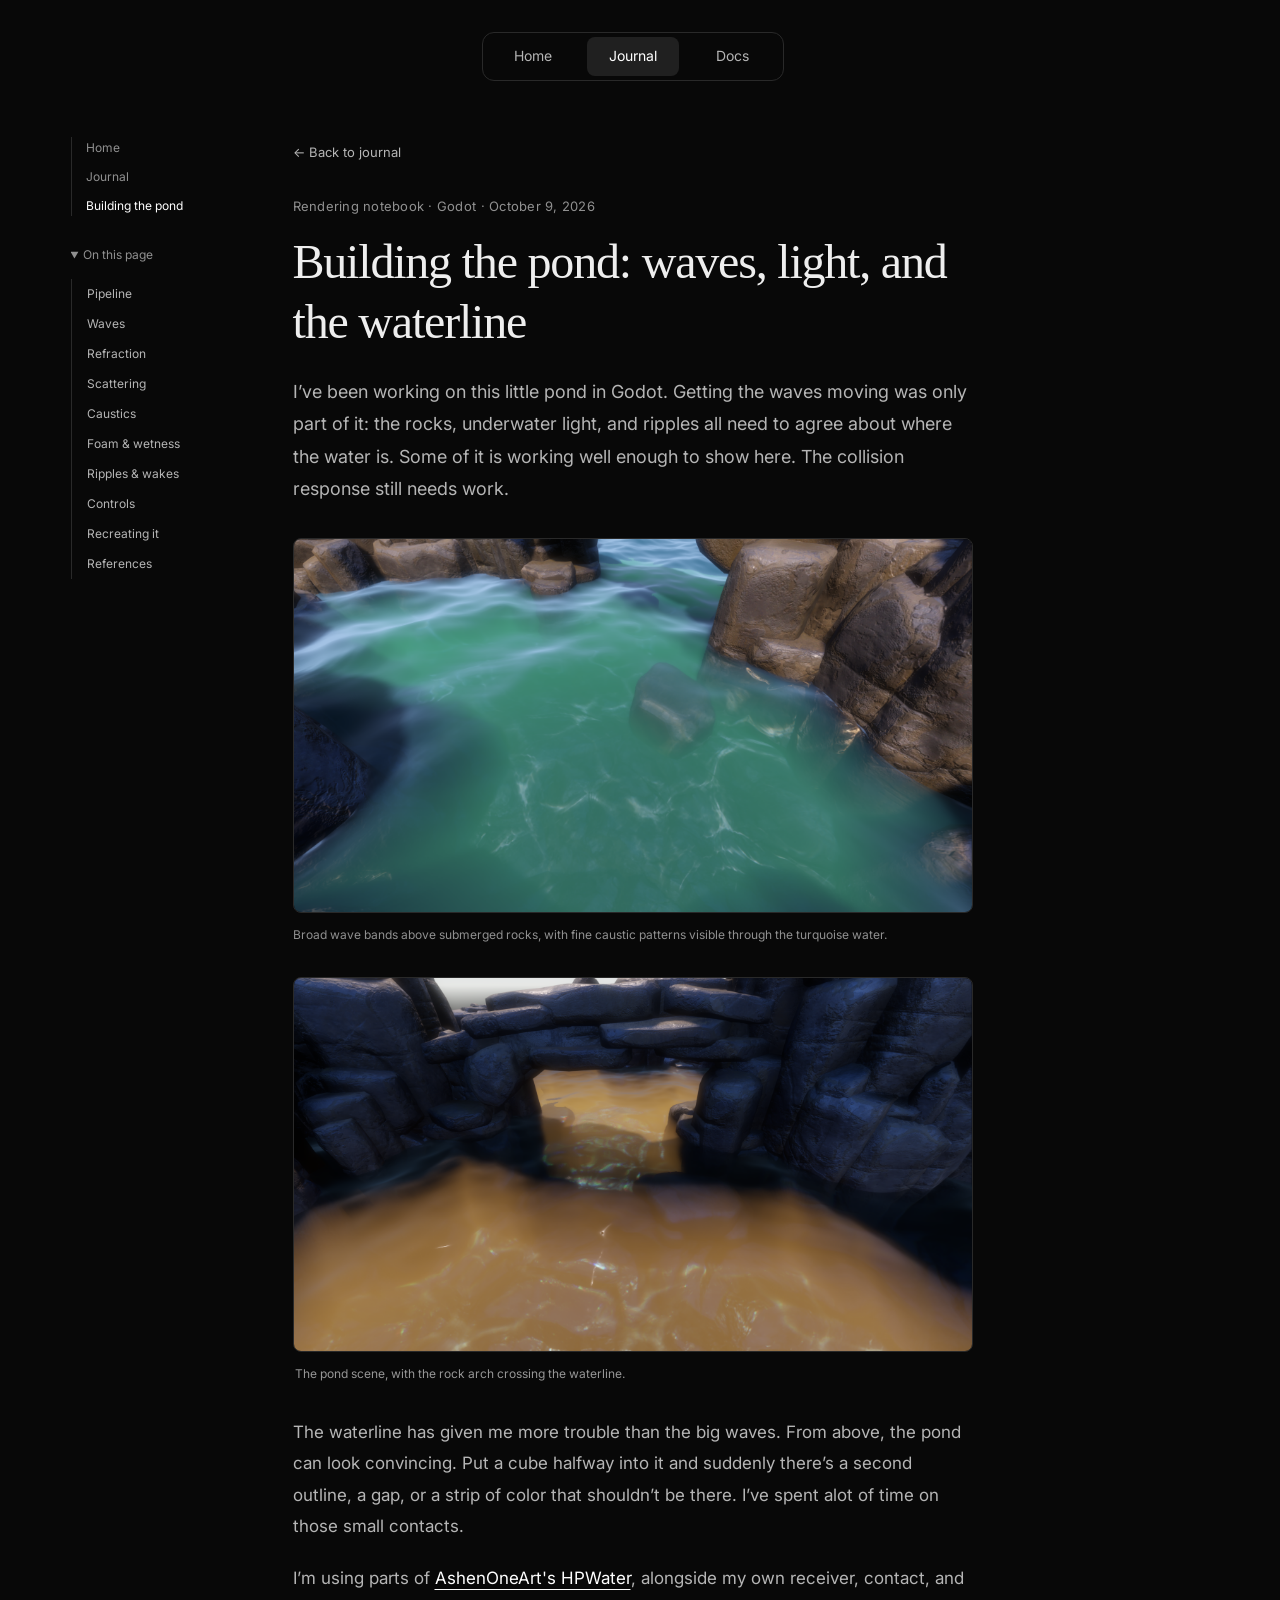
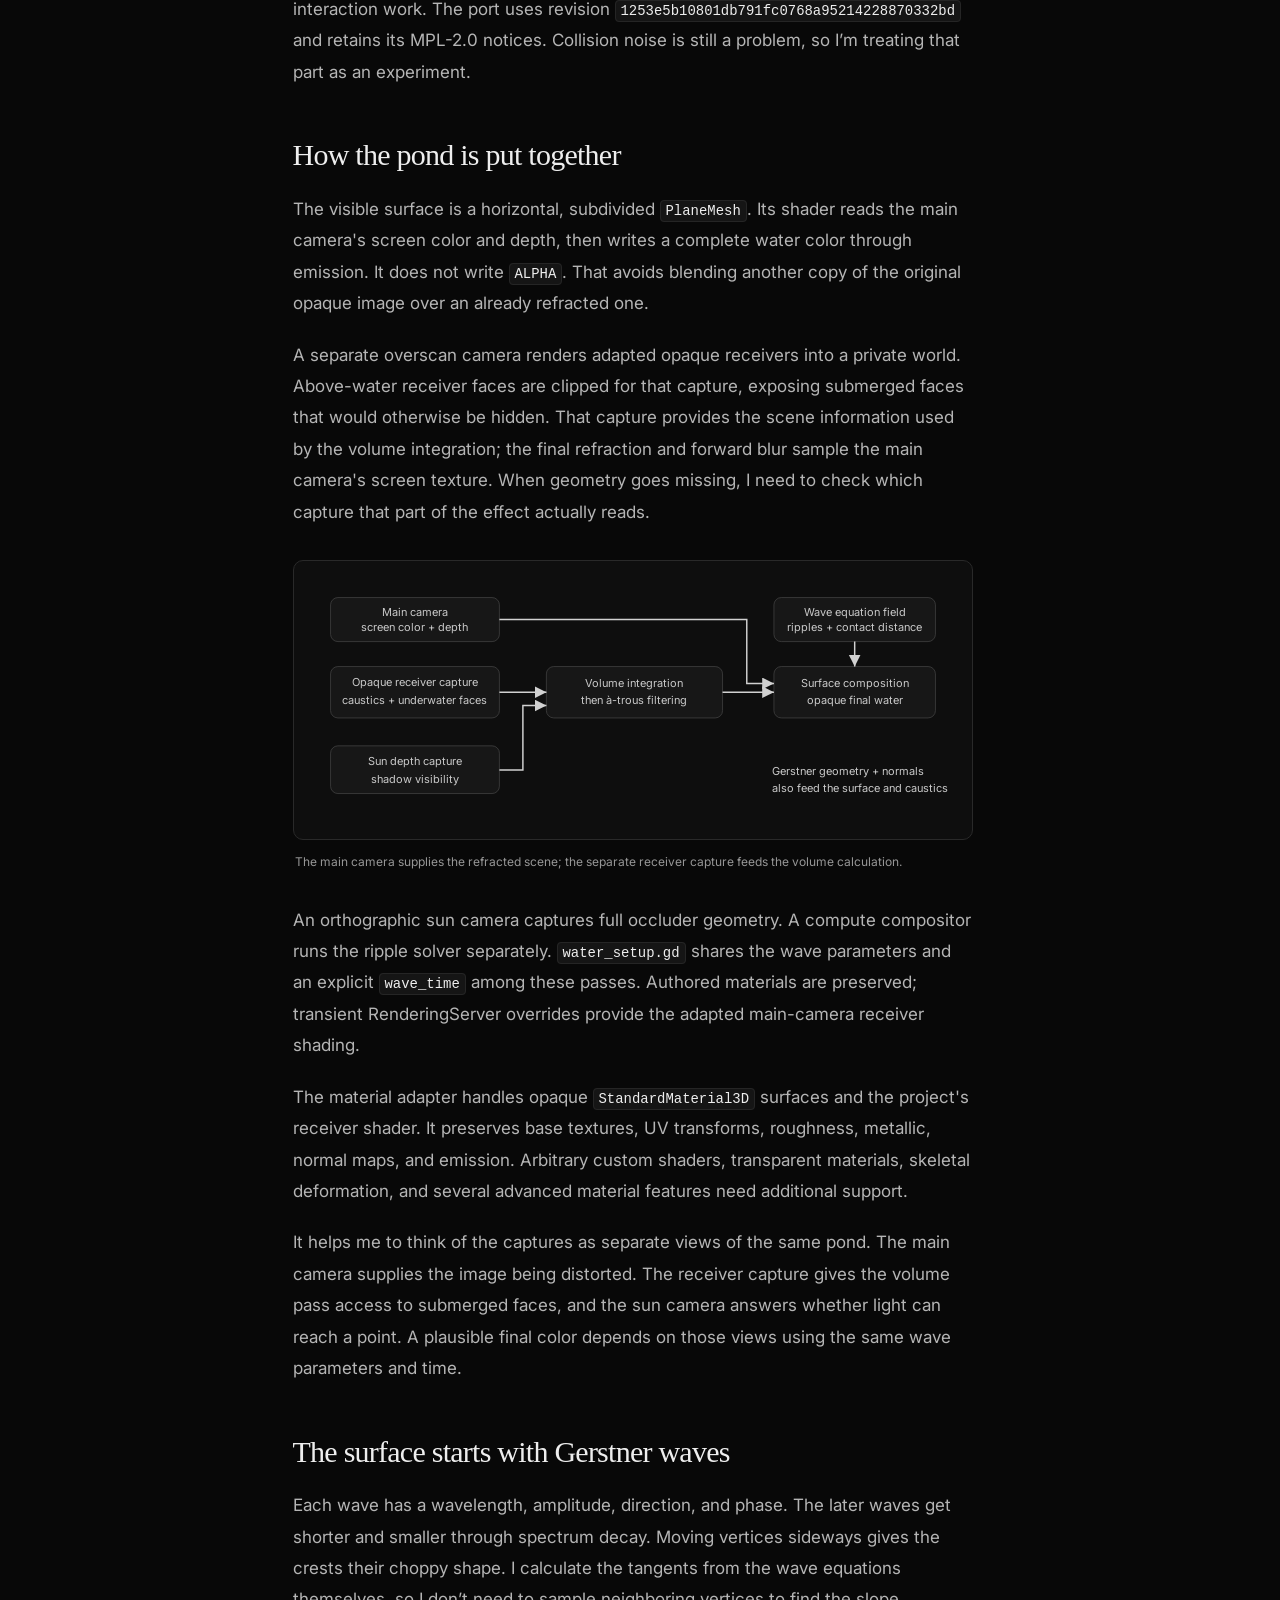
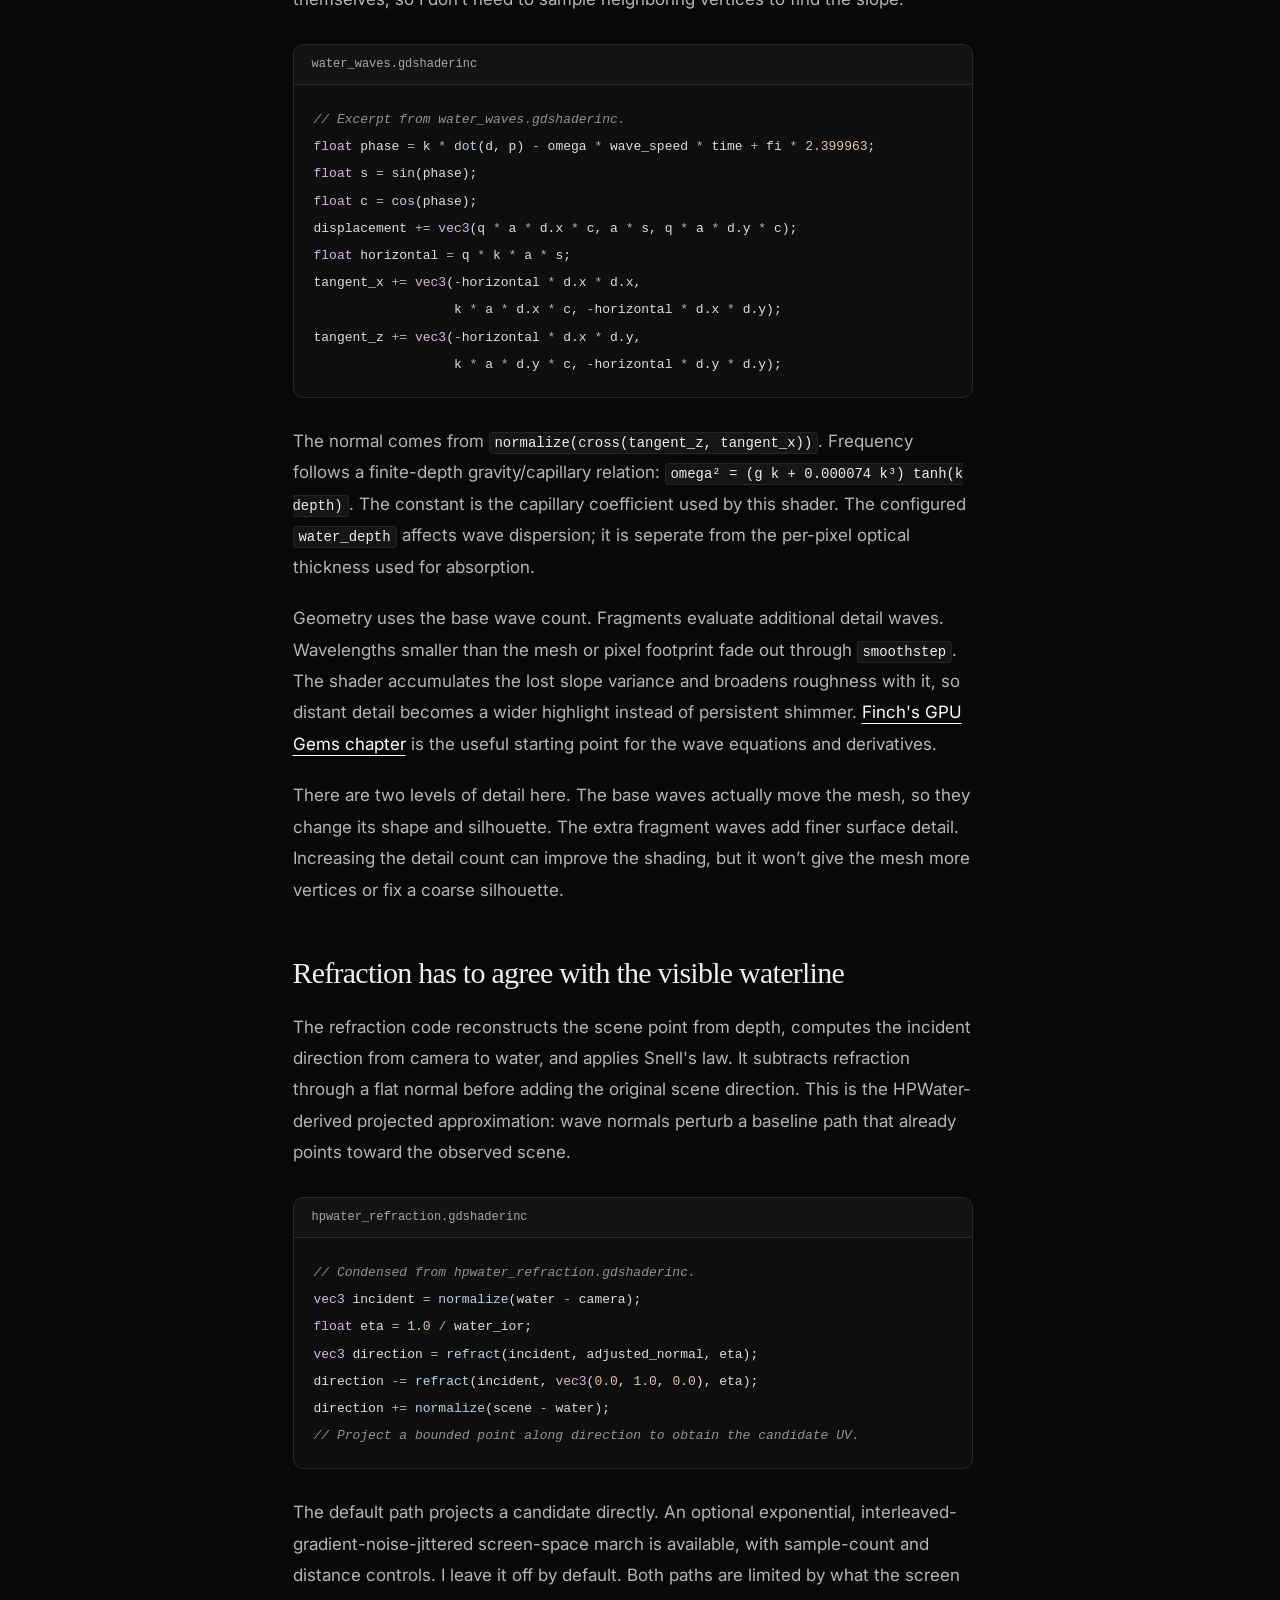
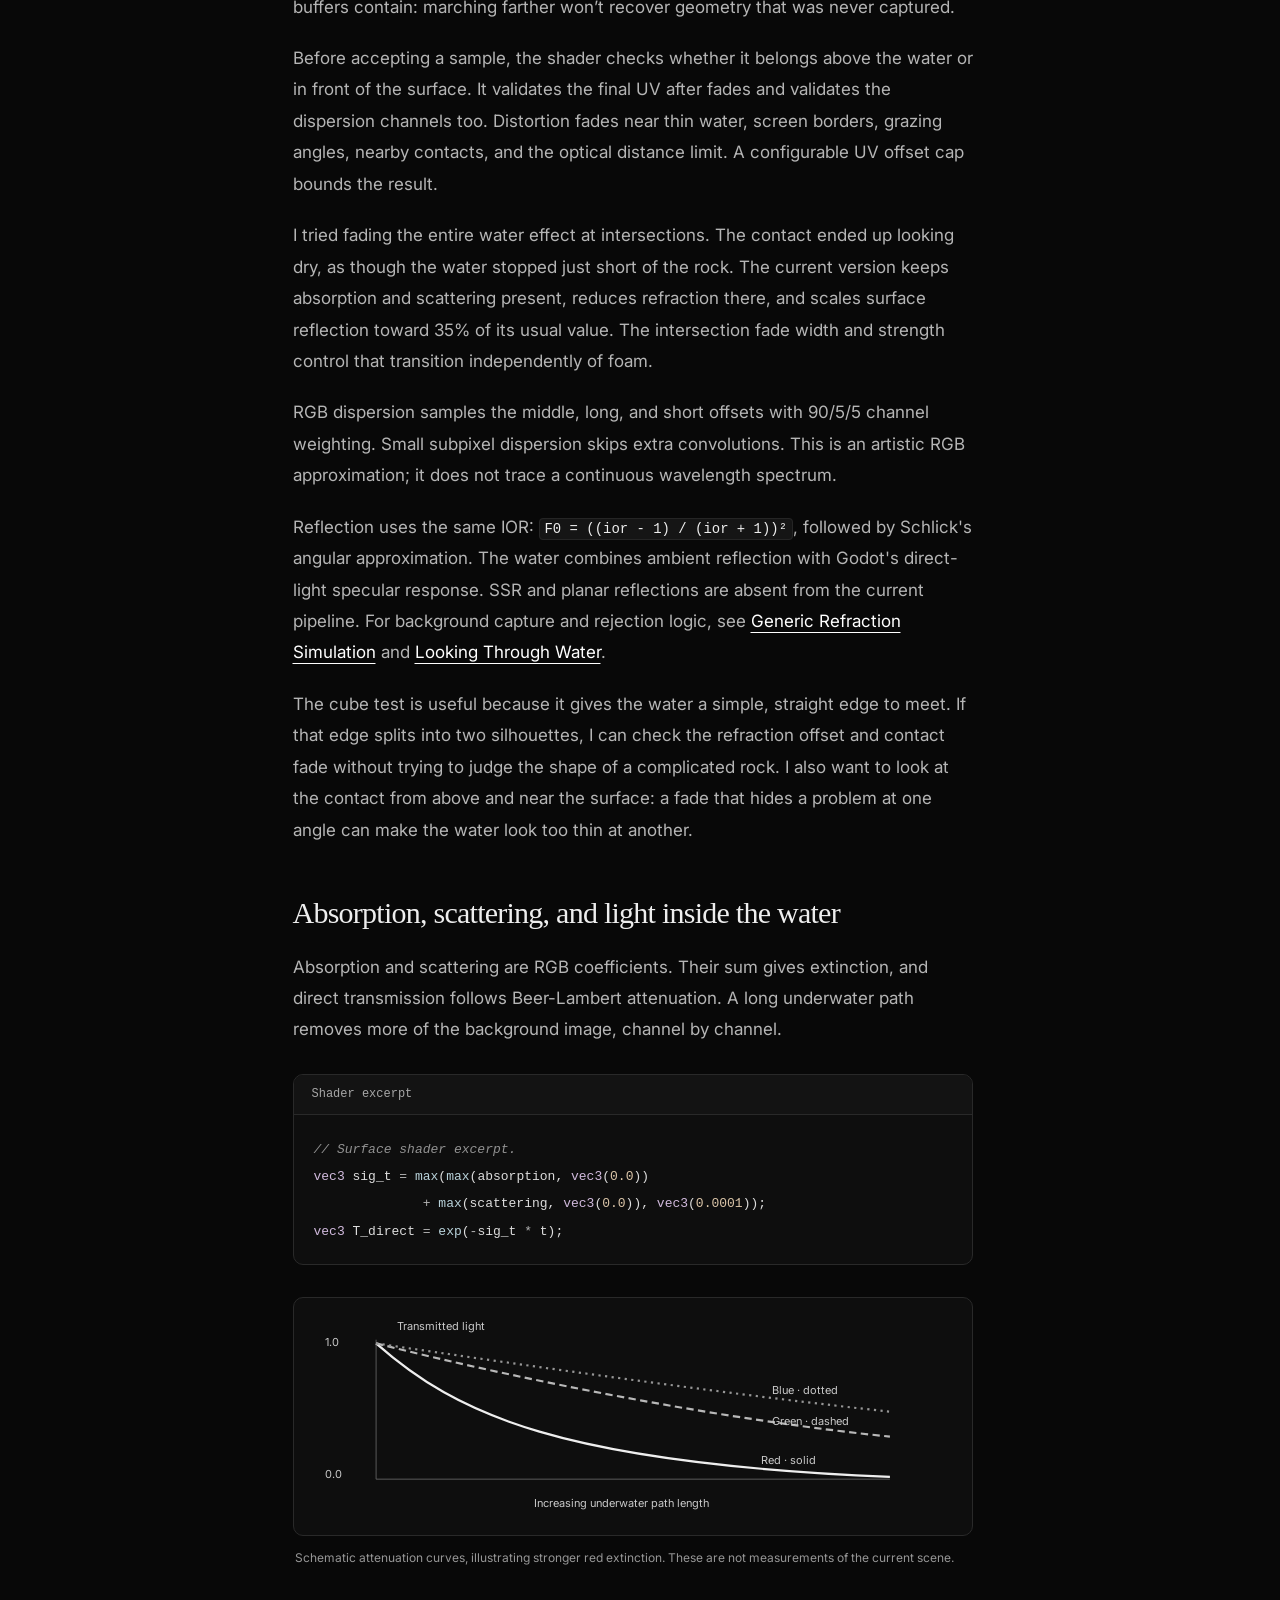
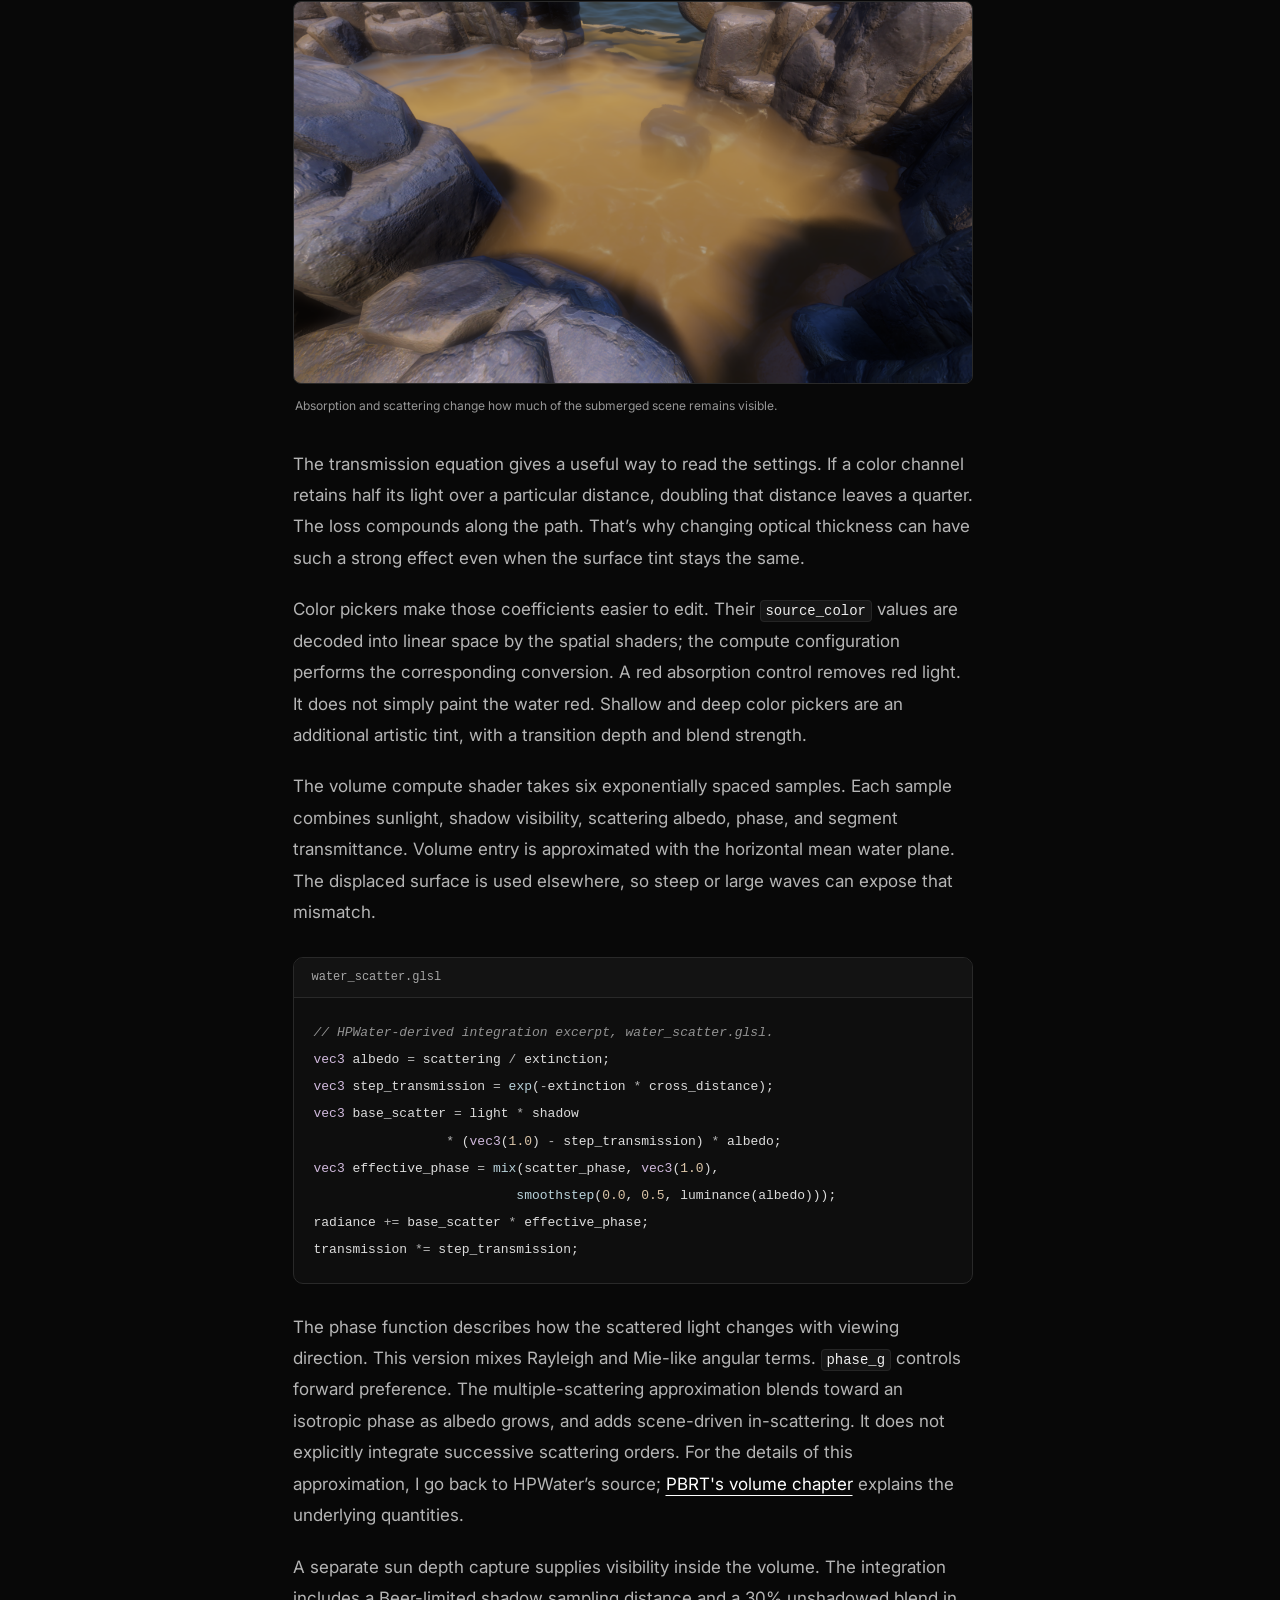
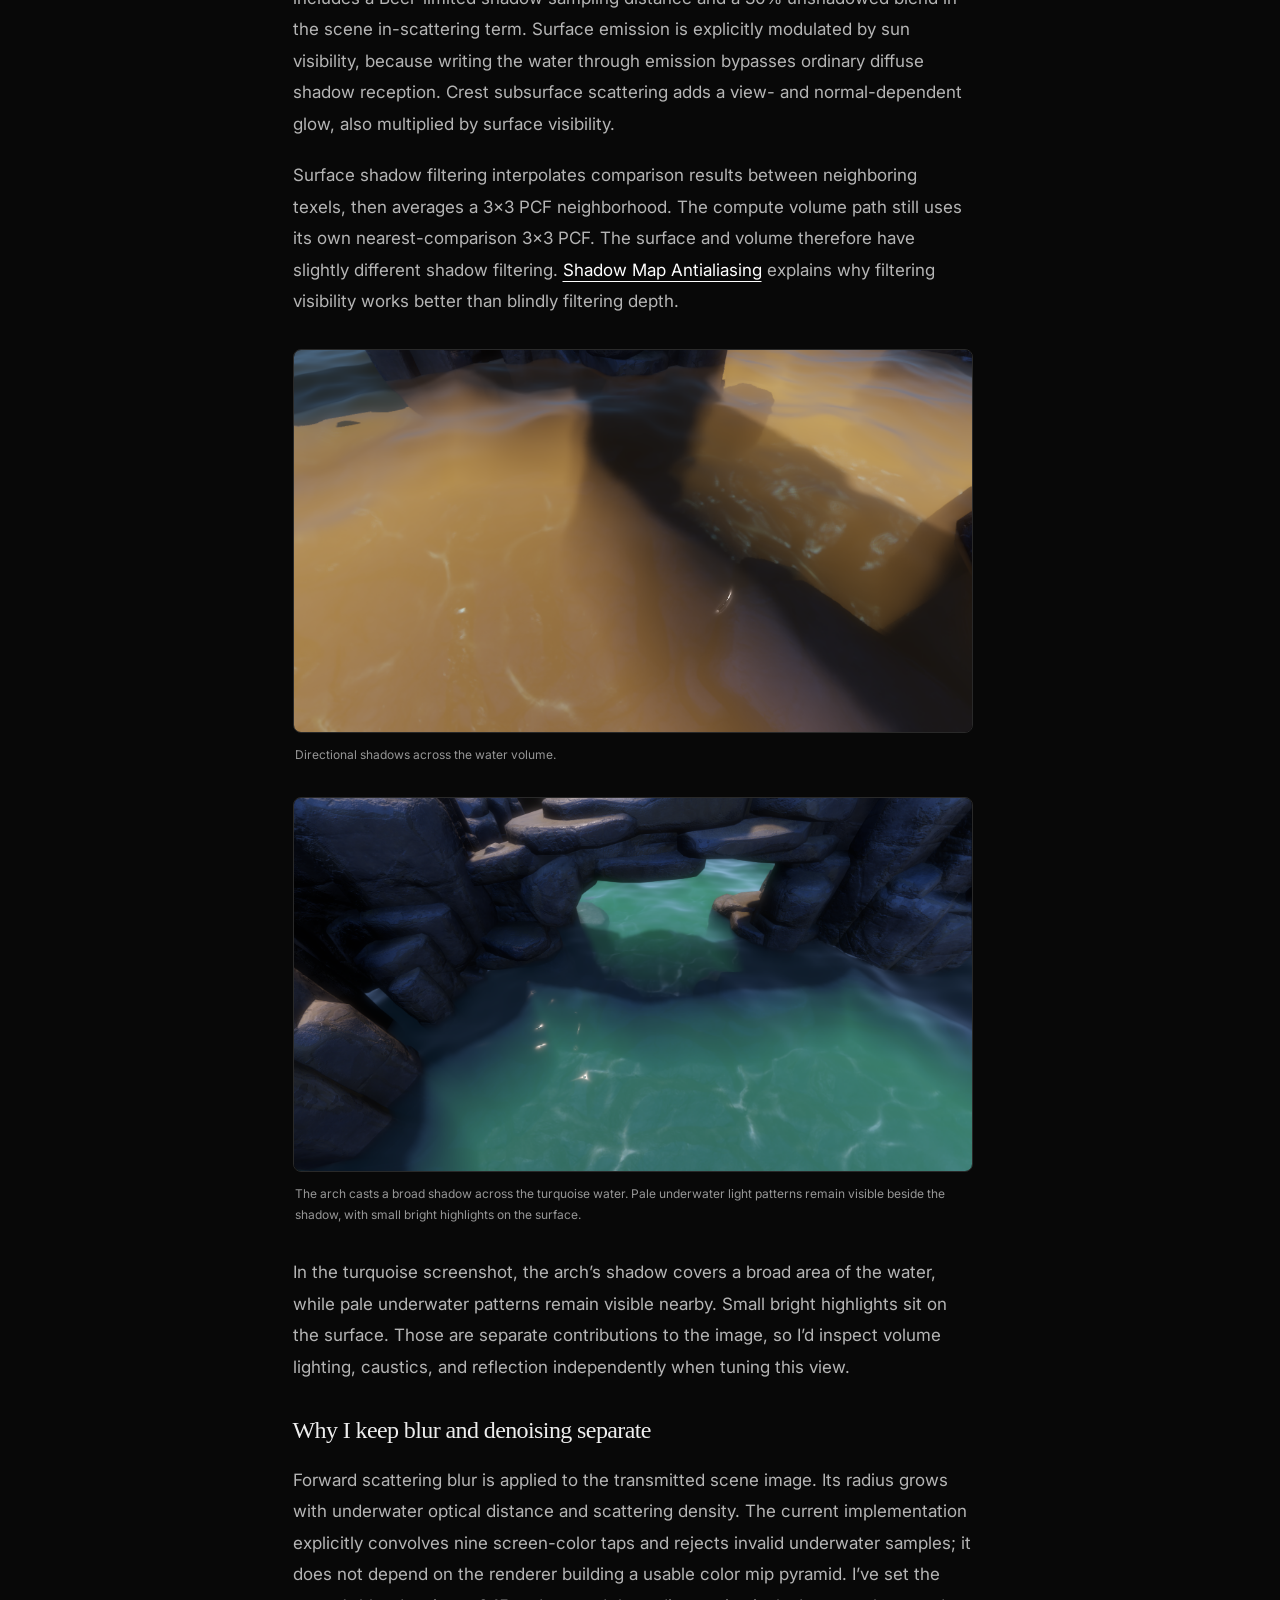
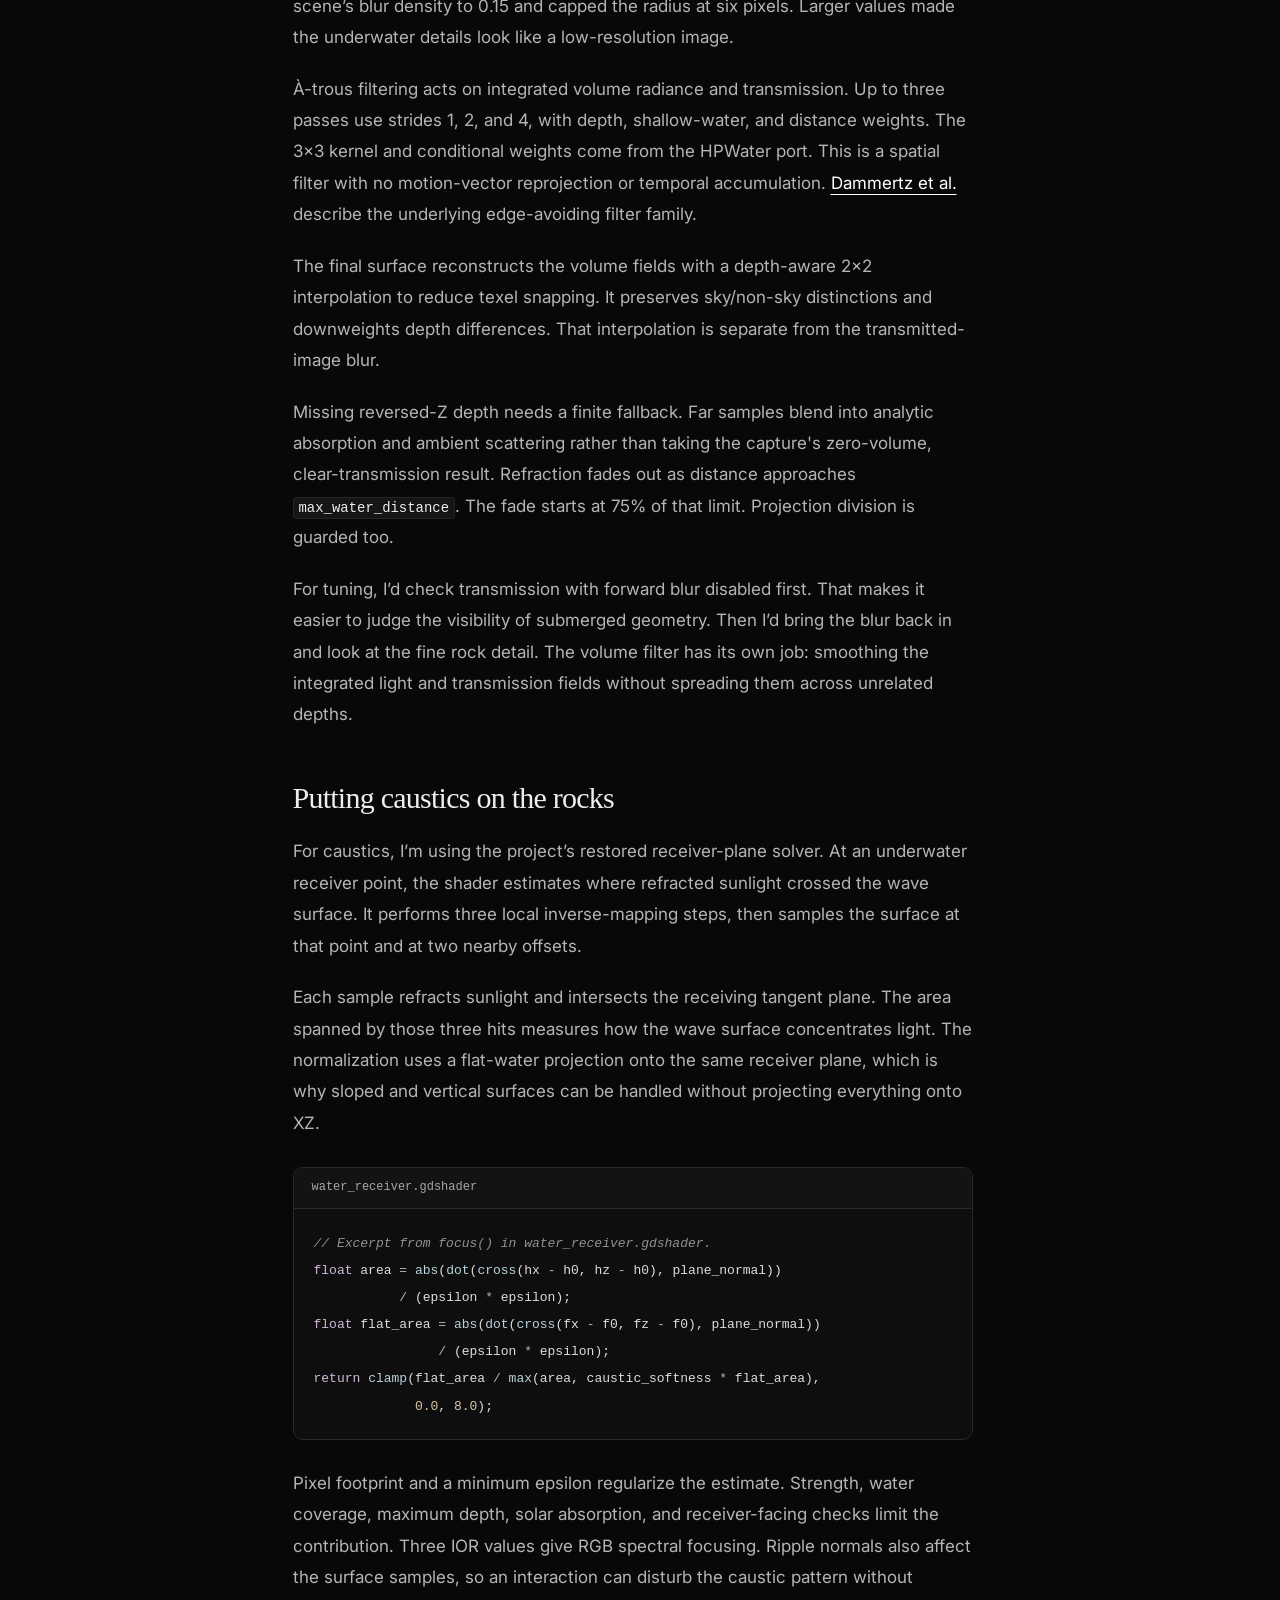
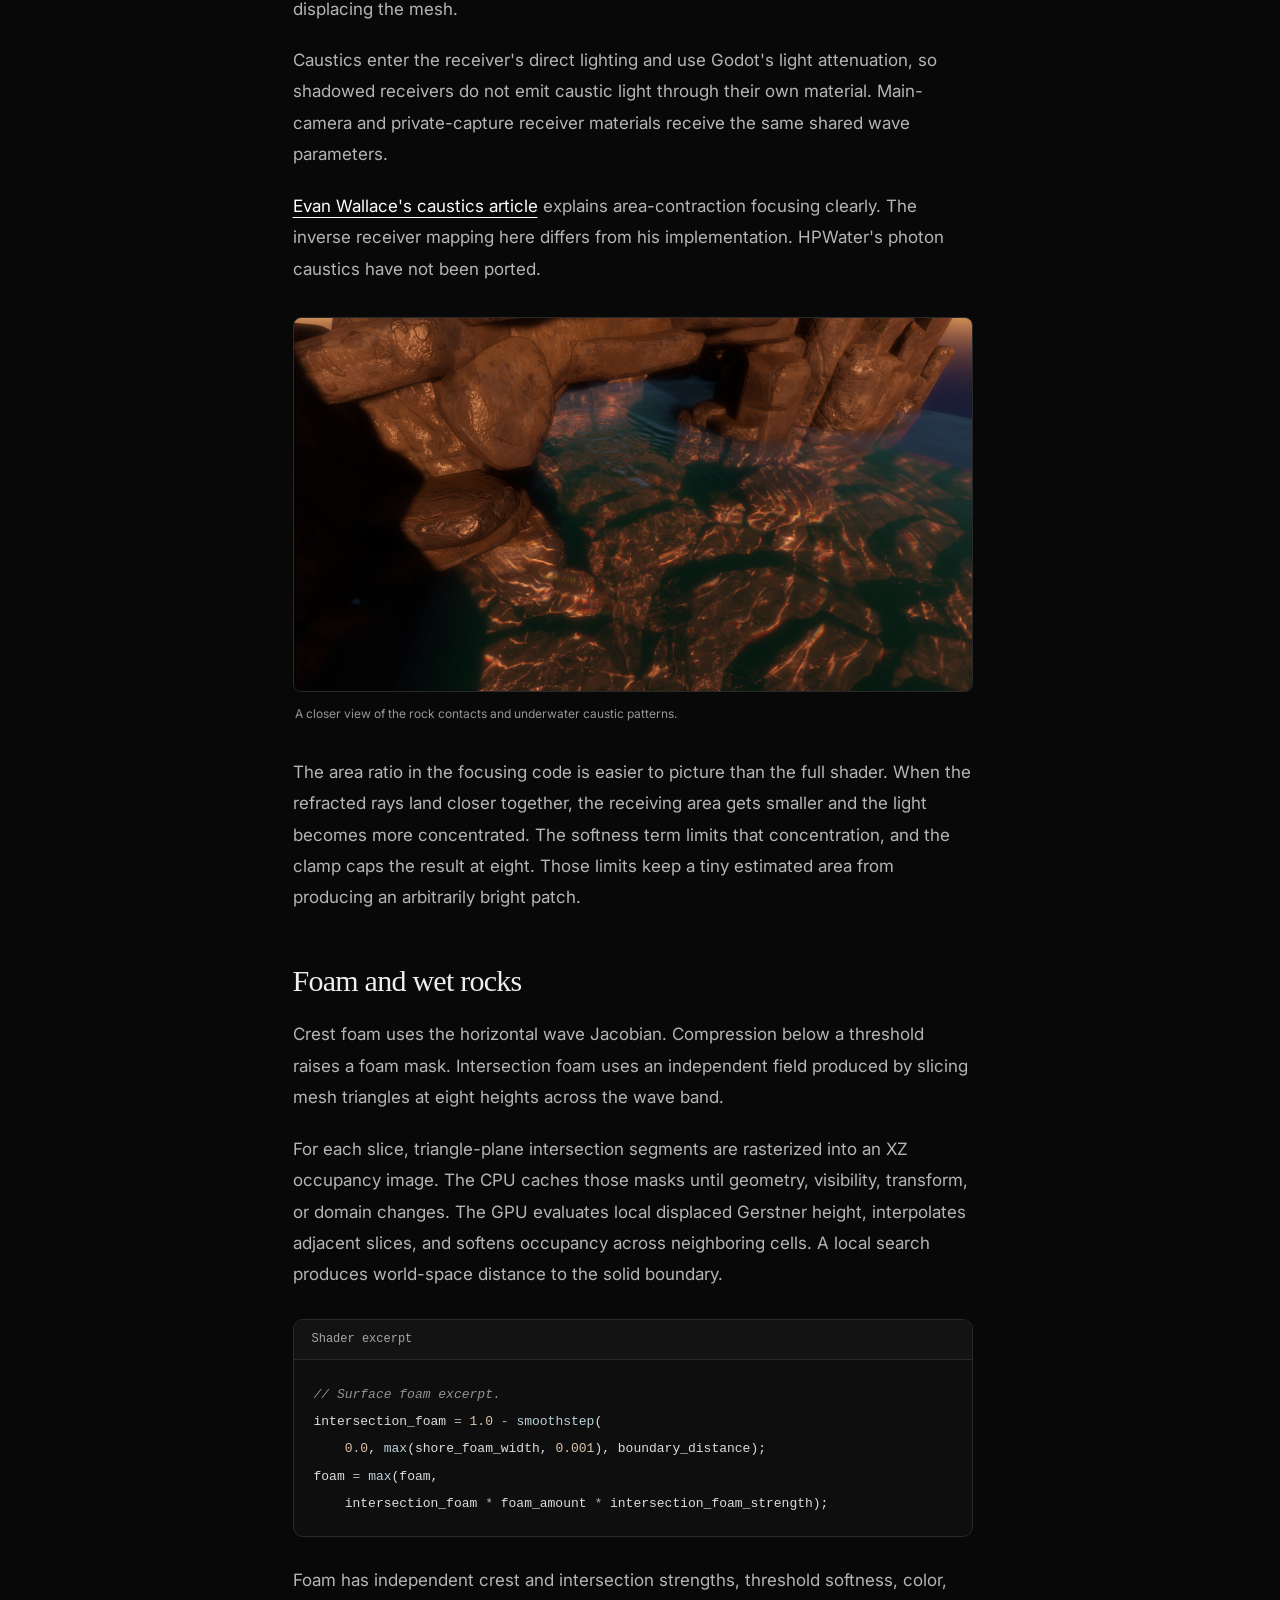
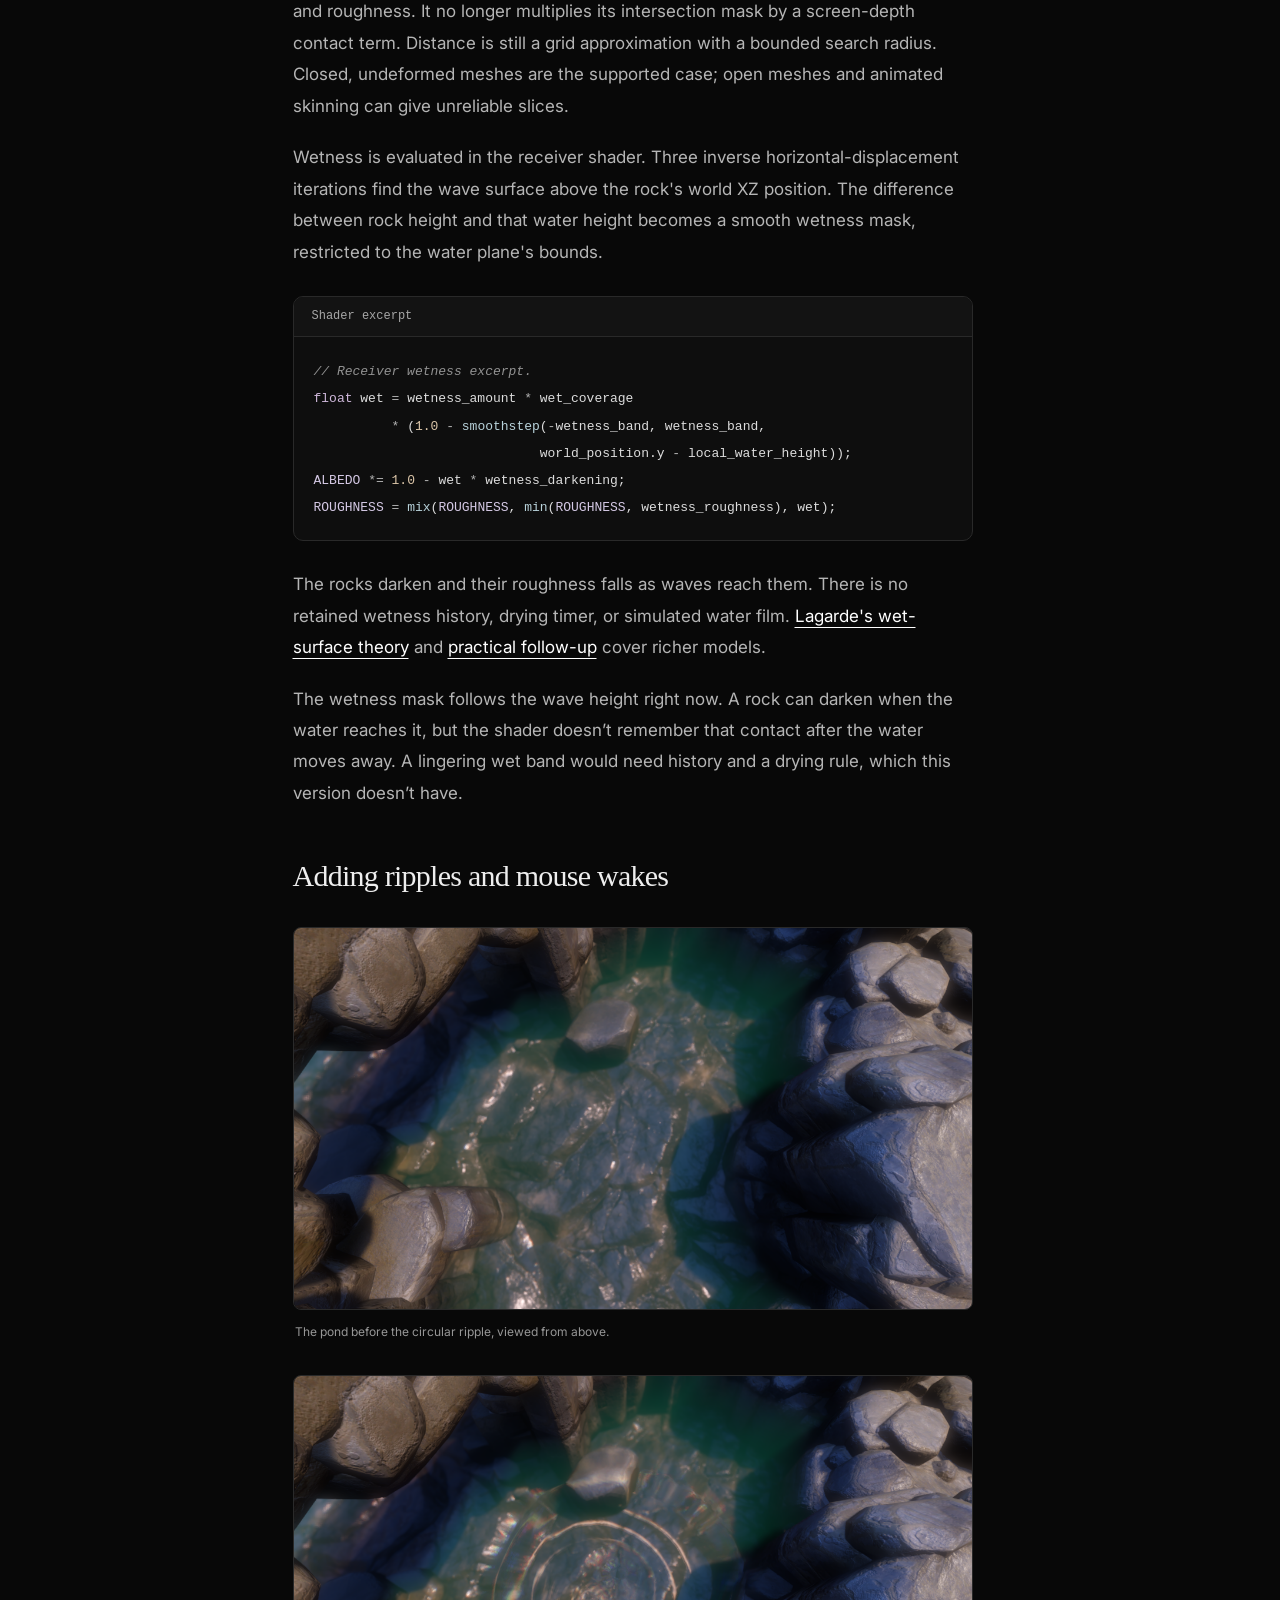
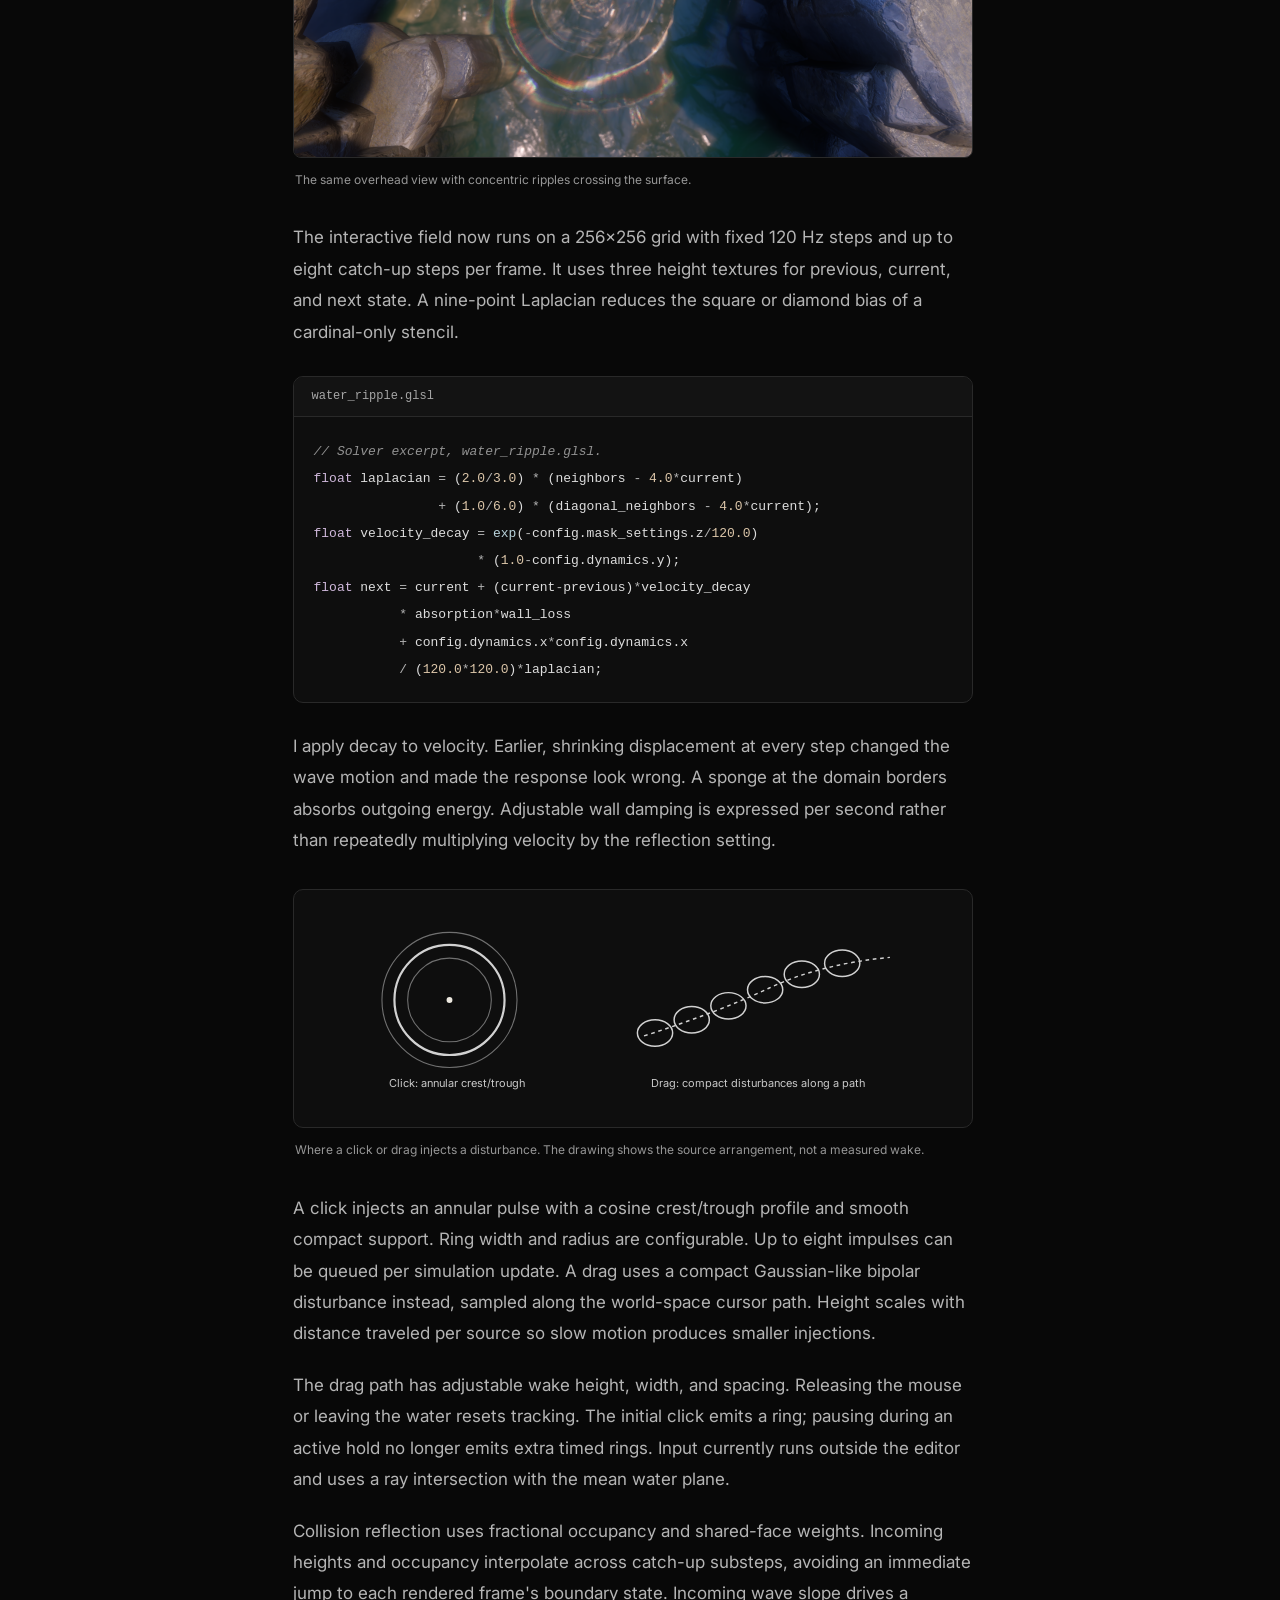
==== commit 4287c3c1: "[ADD] - Docs tab and the moba vfx docs page" ====
--- a/blog_posts/index.html
+++ b/blog_posts/index.html
@@ -15,6 +15,7 @@
   <nav class="page-tabs" aria-label="Main navigation">
     <a href="../index.html">Home</a>
     <a href="../blog.html" aria-current="page">Journal</a>
+    <a href="../docs.html">Docs</a>
   </nav>
   <main class="journal-post">
     <article>
--- a/index.css
+++ b/index.css
@@ -239,3 +239,50 @@
 
 .post-header .post-screenshot { margin-top: 32px; }
 .post-header .post-screenshot figcaption { margin-top: 12px; color: var(--text-muted); font-size: 12px; line-height: 1.7; }
+
+/* Project docs: hub cards, clips, notes and reference lists. */
+.doc-card { padding-top: 16px; }
+.doc-card-media { display: block; margin-bottom: 24px; }
+.doc-card video, .doc-clips video, .post-header .post-screenshot video {
+  display: block;
+  width: 100%;
+  height: auto;
+  aspect-ratio: 16 / 9;
+  background: #111111;
+  border: 1px solid var(--border);
+  border-radius: 8px;
+}
+.doc-clips { display: grid; grid-template-columns: repeat(2, minmax(0, 1fr)); gap: 16px; margin: 32px 0; }
+.doc-clips figure { margin: 0; }
+.doc-clips figcaption { margin-top: 8px; }
+.post-body ul { padding-left: 24px; }
+.post-body ul li, .post-body ol li { margin: 10px 0; }
+.post-body strong { color: var(--text-primary); font-weight: 500; }
+.post-body kbd {
+  font: 12px/1 ui-monospace, Consolas, monospace;
+  color: var(--text-primary);
+  background: #151515;
+  border: 1px solid #333333;
+  border-bottom-width: 2px;
+  border-radius: 4px;
+  padding: 2px 6px;
+}
+.post-body td code { white-space: nowrap; }
+.post-body .doc-archetypes td:first-child { white-space: nowrap; }
+.doc-tag {
+  display: inline-block;
+  margin-left: 6px;
+  padding: 0 6px;
+  border: 1px solid #3a3a3a;
+  border-radius: 999px;
+  color: var(--text-muted);
+  font-size: 11px;
+  line-height: 1.6;
+}
+.doc-note { padding: 16px 20px; border-left: 2px solid var(--accent); background: #101010; border-radius: 0 8px 8px 0; }
+.doc-faq dt { margin-top: 24px; color: var(--text-primary); font-weight: 500; }
+.doc-faq dd { margin-top: 6px; }
+@media (max-width: 600px) {
+  .doc-clips { grid-template-columns: 1fr; }
+  .post-body td code { white-space: normal; overflow-wrap: anywhere; }
+}
